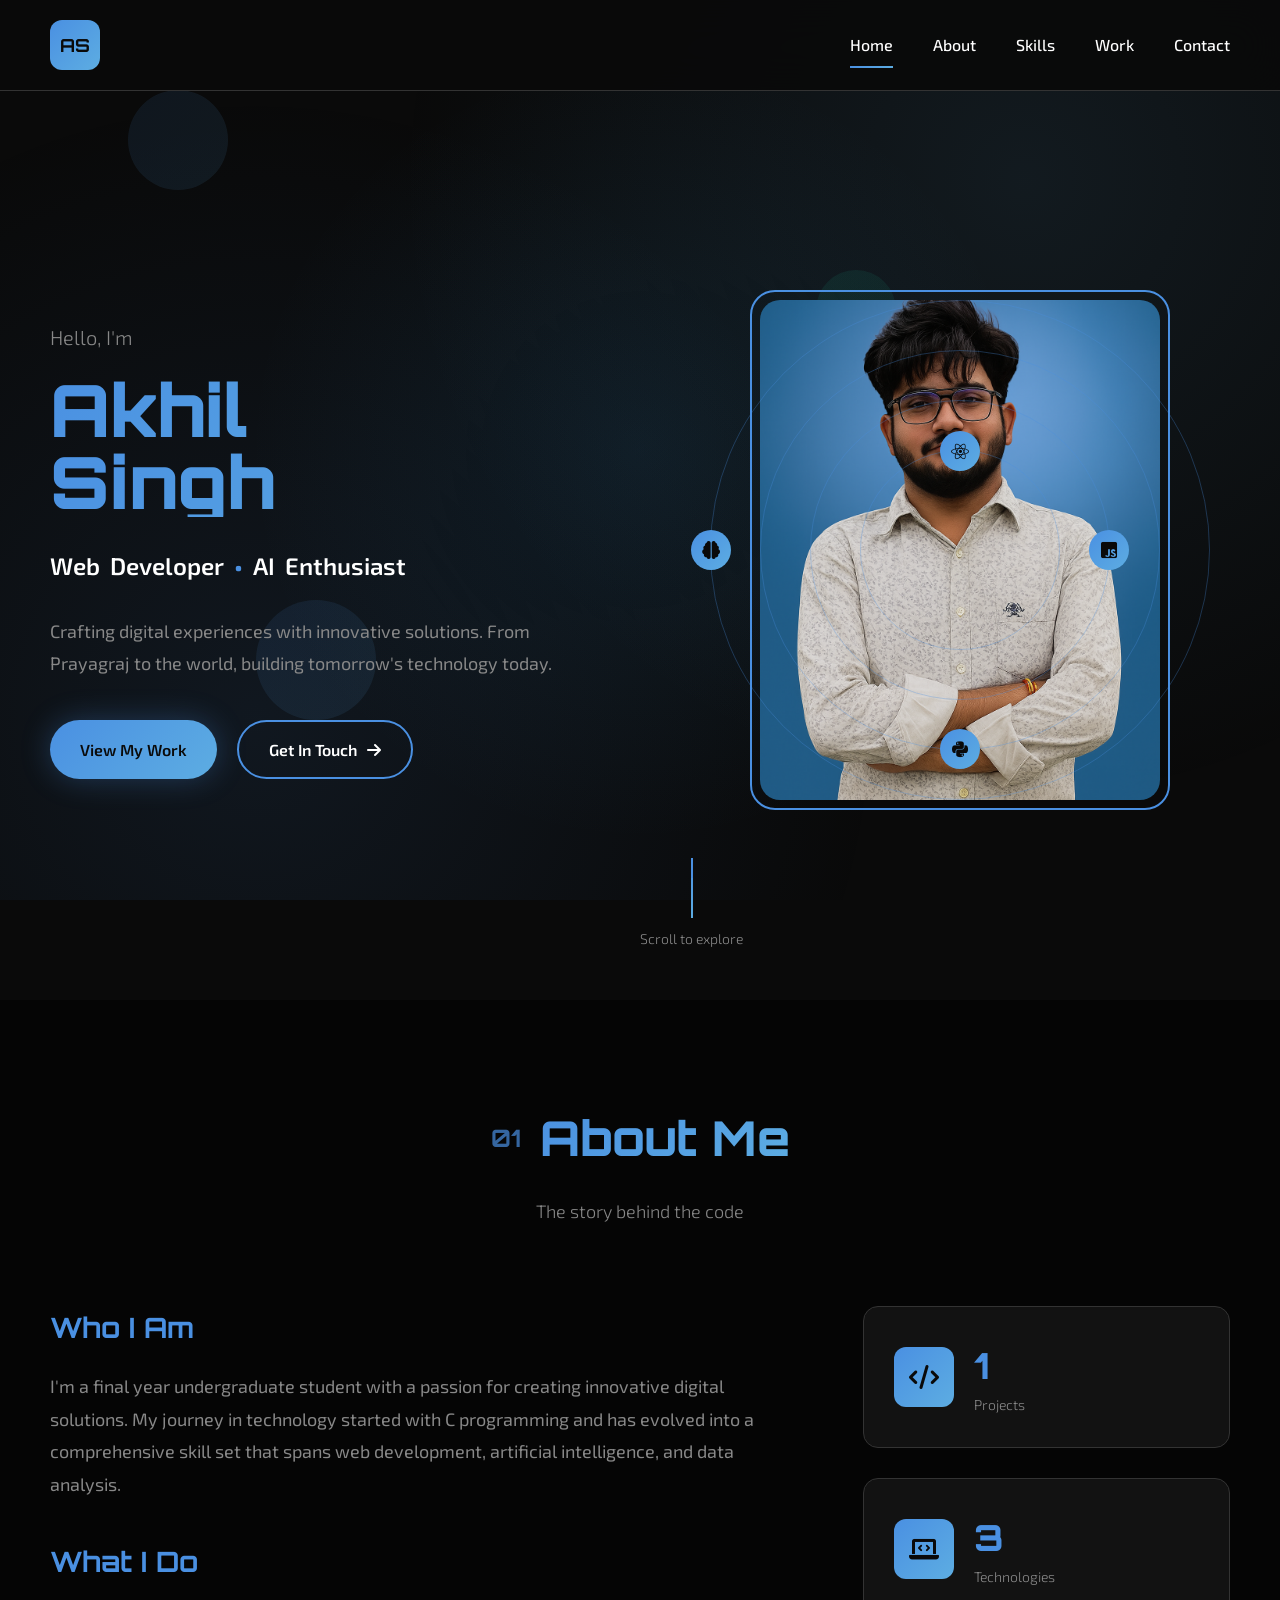
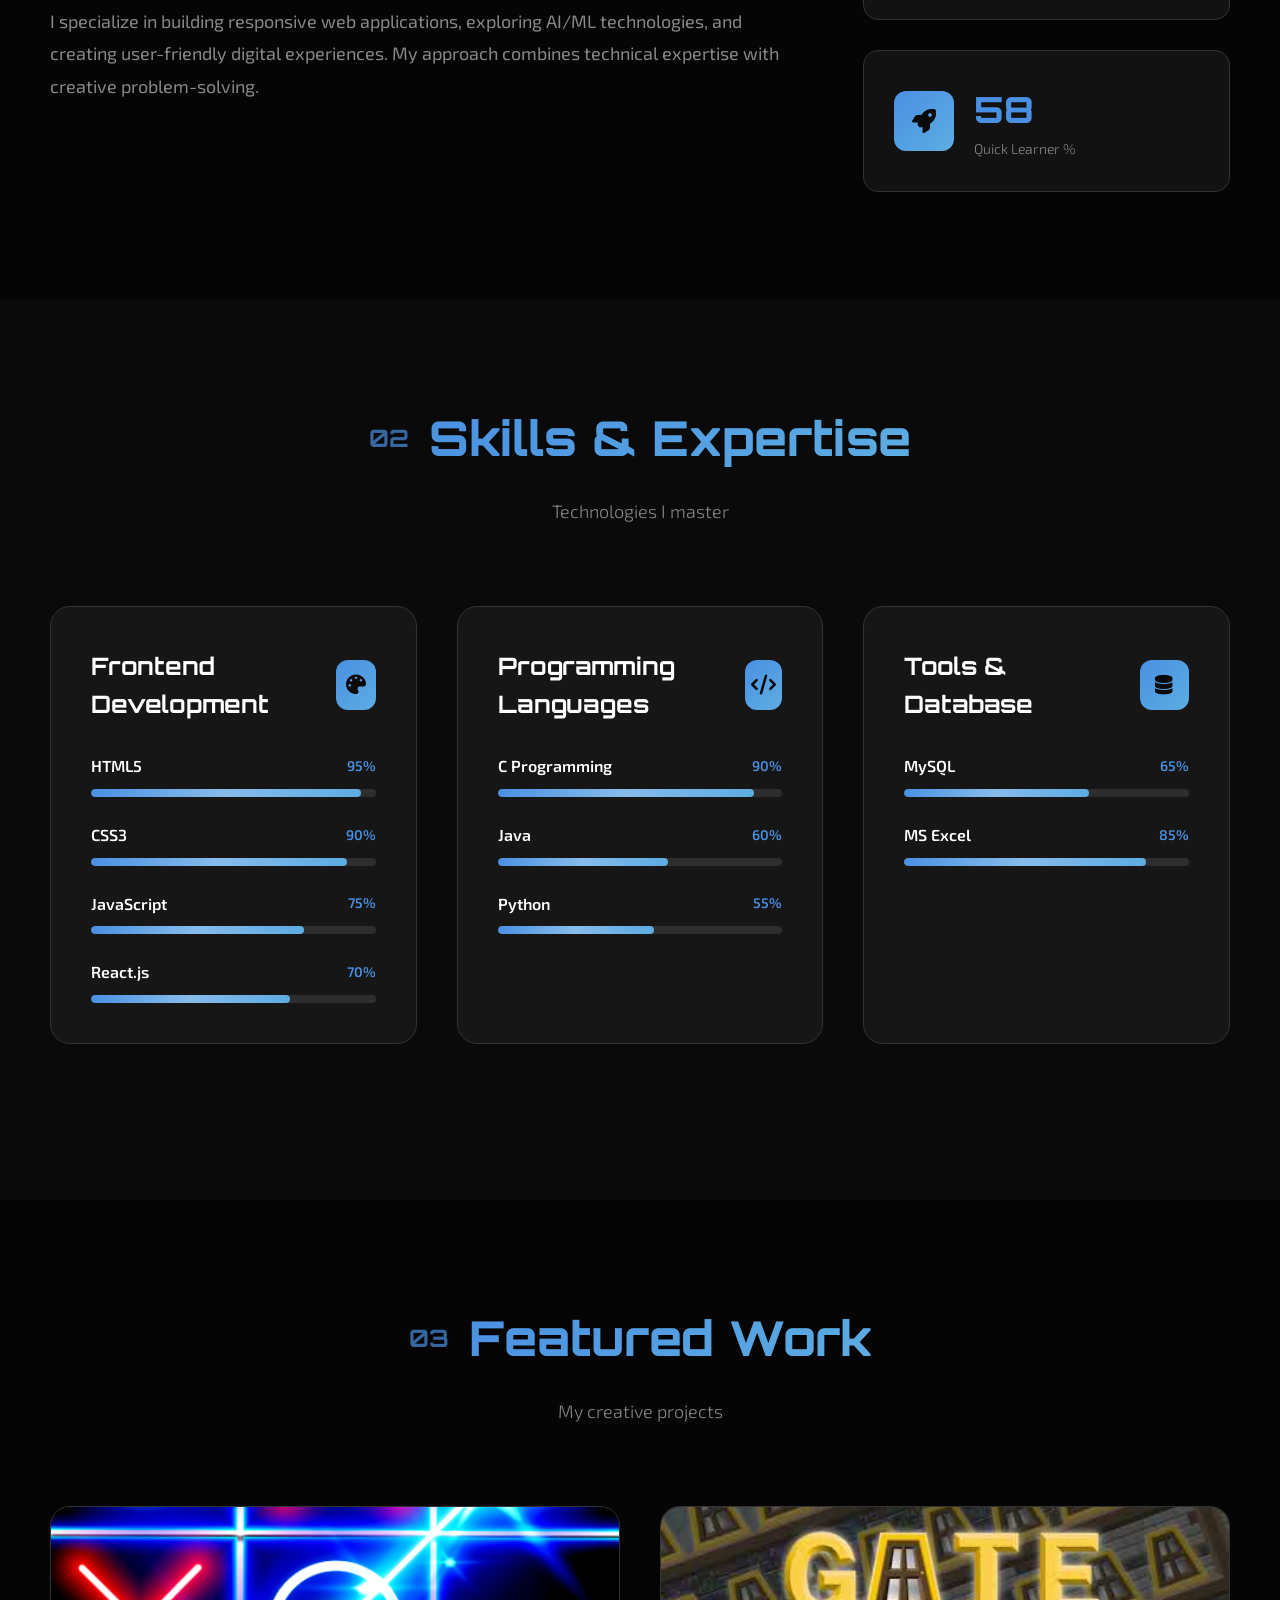
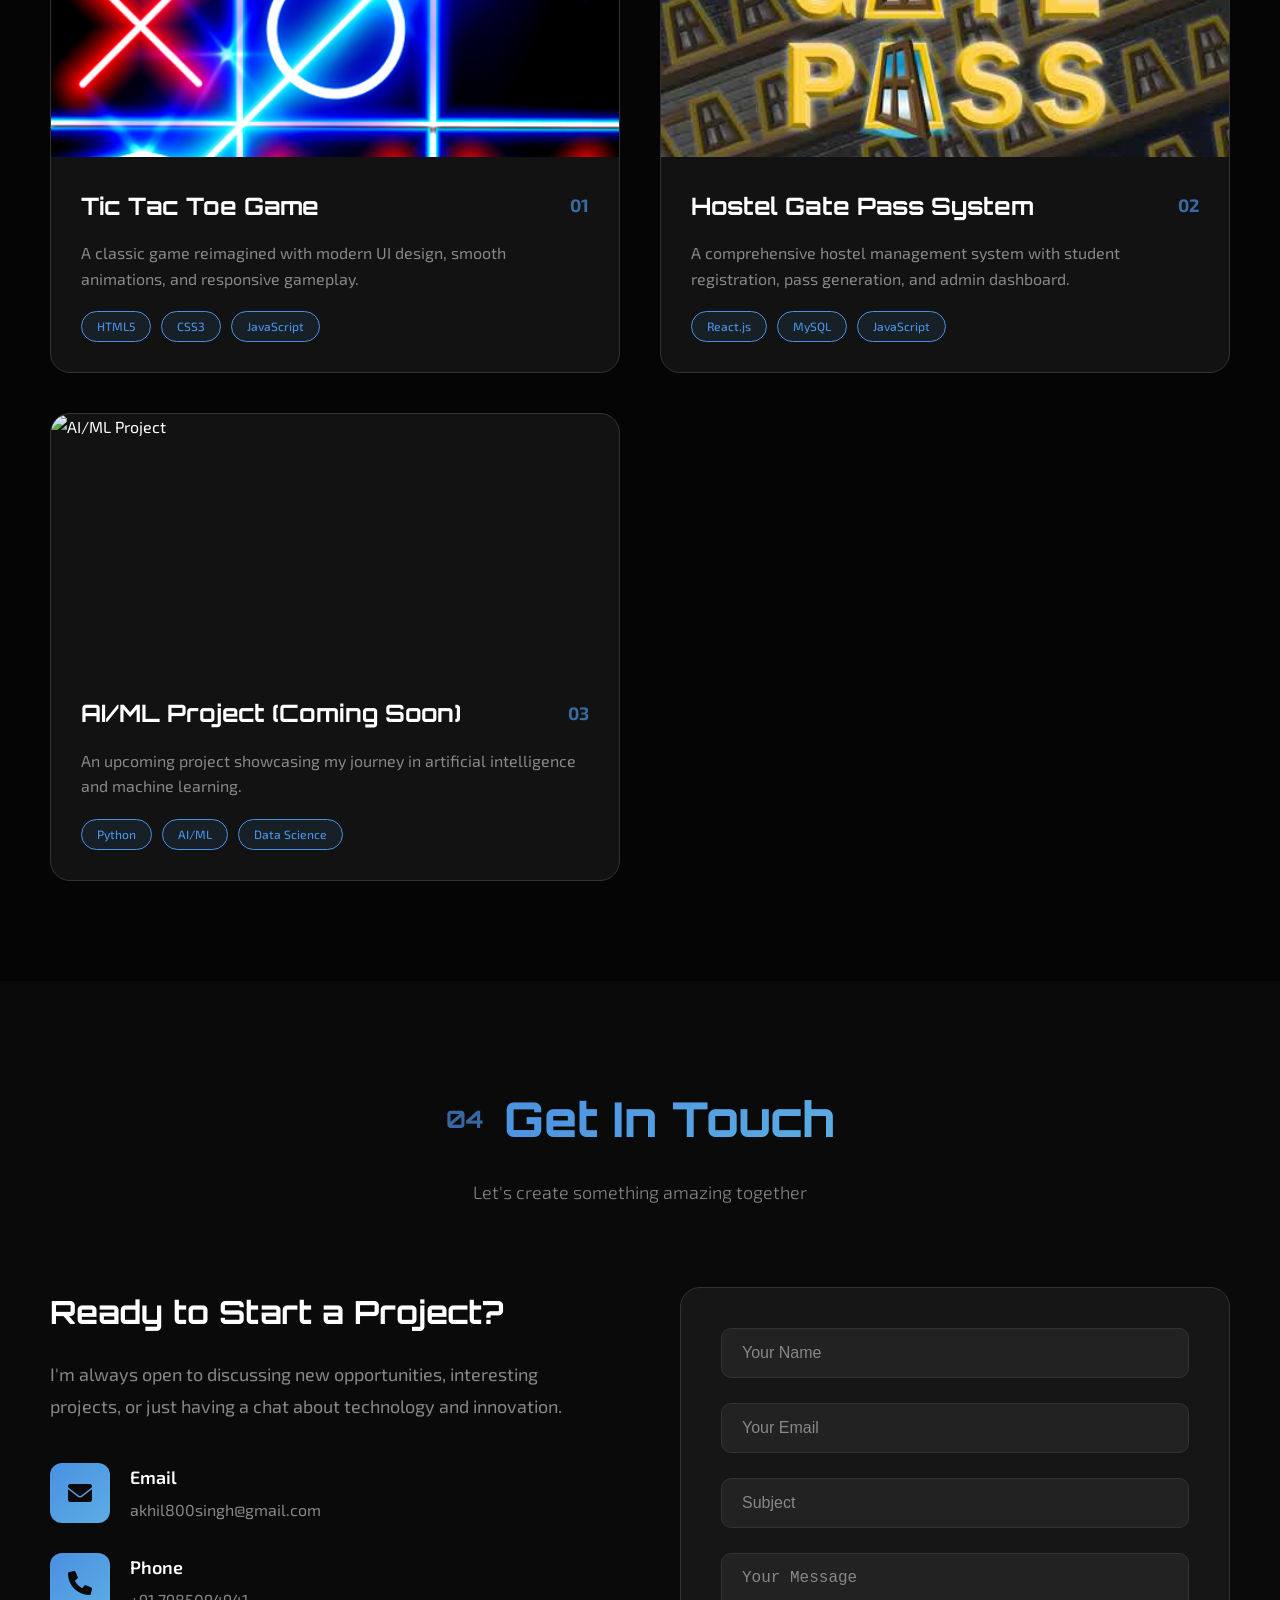
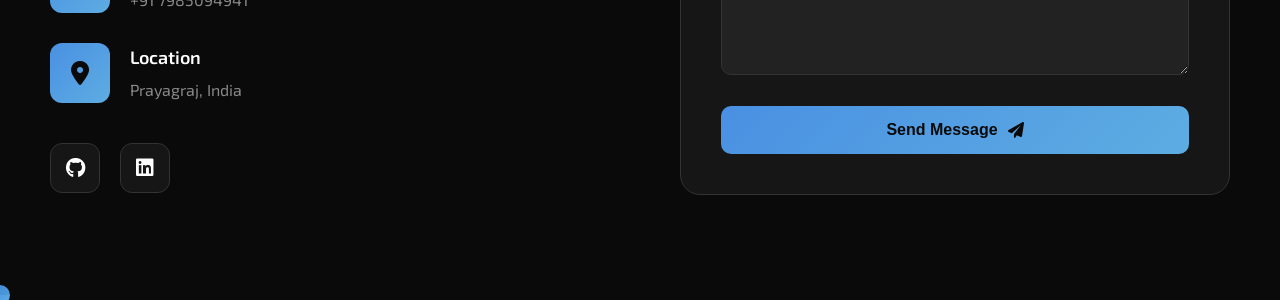
==== index.html @ 94c5f1e0 "Add files via upload portfolio" ====
<!DOCTYPE html>
<html lang="en">
<head>
    <meta charset="UTF-8">
    <meta name="viewport" content="width=device-width, initial-scale=1.0">
    <title>Akhil Singh | Creative Developer</title>
    <link rel="stylesheet" href="styles.css">
    <link href="https://cdnjs.cloudflare.com/ajax/libs/font-awesome/6.0.0/css/all.min.css" rel="stylesheet">
    <link href="https://fonts.googleapis.com/css2?family=Orbitron:wght@400;500;600;700;800;900&family=Exo+2:wght@300;400;500;600;700&display=swap" rel="stylesheet">
</head>
<body>
    <!-- Animated Background -->
    <div class="animated-bg">
        <div class="bg-layer layer-1"></div>
        <div class="bg-layer layer-2"></div>
        <div class="bg-layer layer-3"></div>
    </div>

    <!-- Floating Elements -->
    <div class="floating-elements">
        <div class="float-element fe-1"></div>
        <div class="float-element fe-2"></div>
        <div class="float-element fe-3"></div>
        <div class="float-element fe-4"></div>
        <div class="float-element fe-5"></div>
    </div>

    <!-- Main Container -->
    <div class="main-container">
        <!-- Header -->
        <header class="header">
            <div class="logo">
                <div class="logo-icon">
                    <span class="logo-text">AS</span>
                </div>
            </div>
            <nav class="nav">
                <a href="#home" class="nav-link active">Home</a>
                <a href="#about" class="nav-link">About</a>
                <a href="#skills" class="nav-link">Skills</a>
                <a href="#work" class="nav-link">Work</a>
                <a href="#contact" class="nav-link">Contact</a>
            </nav>
            <div class="menu-toggle">
                <span></span>
                <span></span>
                <span></span>
            </div>
        </header>

        <!-- Content Sections -->
        <main class="content">
            <!-- Home Section -->
            <section id="home" class="section home-section">
                <div class="home-content">
                    <div class="home-left">
                        <div class="intro-block">
                            <div class="greeting">
                                <span class="greeting-text">Hello, I'm</span>
                            </div>
                            <h1 class="name">
                                <span class="name-part">Akhil</span>
                                <span class="name-part">Singh</span>
                            </h1>
                            <div class="title-block">
                                <div class="title-line">
                                    <span class="title-word">Web</span>
                                    <span class="title-word">Developer</span>
                                    <span class="title-separator">•</span>
                                    <span class="title-word">AI</span>
                                    <span class="title-word">Enthusiast</span>
                                </div>
                            </div>
                            <p class="description">
                                Crafting digital experiences with innovative solutions. 
                                From Prayagraj to the world, building tomorrow's technology today.
                            </p>
                            <div class="action-buttons">
                                <a href="#work" class="action-btn primary">
                                    <span>View My Work</span>
                                    <div class="btn-effect"></div>
                                </a>
                                <a href="#contact" class="action-btn secondary">
                                    <span>Get In Touch</span>
                                    <i class="fas fa-arrow-right"></i>
                                </a>
                            </div>
                        </div>
                    </div>
                    <div class="home-right">
                        <div class="profile-display">
                            <div class="profile-frame">
                                <div class="profile-image">
                                    <img src="pic.png" alt="Akhil Singh">
                                </div>
                                <div class="frame-border"></div>
                                <div class="tech-orbits">
                                    <div class="orbit orbit-1">
                                        <div class="tech-icon" data-tech="React">
                                            <i class="fab fa-react"></i>
                                        </div>
                                    </div>
                                    <div class="orbit orbit-2">
                                        <div class="tech-icon" data-tech="JavaScript">
                                            <i class="fab fa-js-square"></i>
                                        </div>
                                    </div>
                                    <div class="orbit orbit-3">
                                        <div class="tech-icon" data-tech="Python">
                                            <i class="fab fa-python"></i>
                                        </div>
                                    </div>
                                    <div class="orbit orbit-4">
                                        <div class="tech-icon" data-tech="AI/ML">
                                            <i class="fas fa-brain"></i>
                                        </div>
                                    </div>
                                </div>
                            </div>
                        </div>
                    </div>
                </div>
                <div class="scroll-indicator">
                    <div class="scroll-line"></div>
                    <span class="scroll-text">Scroll to explore</span>
                </div>
            </section>

            <!-- About Section -->
            <section id="about" class="section about-section">
                <div class="section-container">
                    <div class="section-header">
                        <h2 class="section-title">
                            <span class="title-number">01</span>
                            <span class="title-text">About Me</span>
                        </h2>
                        <div class="section-subtitle">The story behind the code</div>
                    </div>
                    <div class="about-grid">
                        <div class="about-text">
                            <div class="text-block">
                                <h3>Who I Am</h3>
                                <p>
                                    I'm a final year undergraduate student with a passion for creating innovative digital solutions. 
                                    My journey in technology started with C programming and has evolved into a comprehensive 
                                    skill set that spans web development, artificial intelligence, and data analysis.
                                </p>
                            </div>
                            <div class="text-block">
                                <h3>What I Do</h3>
                                <p>
                                    I specialize in building responsive web applications, exploring AI/ML technologies, 
                                    and creating user-friendly digital experiences. My approach combines technical expertise 
                                    with creative problem-solving.
                                </p>
                            </div>
                        </div>
                        <div class="about-stats">
                            <div class="stat-card">
                                <div class="stat-icon">
                                    <i class="fas fa-code"></i>
                                </div>
                                <div class="stat-content">
                                    <div class="stat-number" data-target="2">0</div>
                                    <div class="stat-label">Projects</div>
                                </div>
                            </div>
                            <div class="stat-card">
                                <div class="stat-icon">
                                    <i class="fas fa-laptop-code"></i>
                                </div>
                                <div class="stat-content">
                                    <div class="stat-number" data-target="6">0</div>
                                    <div class="stat-label">Technologies</div>
                                </div>
                            </div>
                            <div class="stat-card">
                                <div class="stat-icon">
                                    <i class="fas fa-rocket"></i>
                                </div>
                                <div class="stat-content">
                                    <div class="stat-number" data-target="100">0</div>
                                    <div class="stat-label">Quick Learner %</div>
                                </div>
                            </div>
                        </div>
                    </div>
                </div>
            </section>

            <!-- Skills Section -->
            <section id="skills" class="section skills-section">
                <div class="section-container">
                    <div class="section-header">
                        <h2 class="section-title">
                            <span class="title-number">02</span>
                            <span class="title-text">Skills & Expertise</span>
                        </h2>
                        <div class="section-subtitle">Technologies I master</div>
                    </div>
                    <div class="skills-showcase">
                        <div class="skill-category">
                            <div class="category-header">
                                <h3>Frontend Development</h3>
                                <div class="category-icon">
                                    <i class="fas fa-palette"></i>
                                </div>
                            </div>
                            <div class="skill-items">
                                <div class="skill-item">
                                    <div class="skill-info">
                                        <span class="skill-name">HTML5</span>
                                        <span class="skill-level">95%</span>
                                    </div>
                                    <div class="skill-bar">
                                        <div class="skill-fill" data-width="95"></div>
                                    </div>
                                </div>
                                <div class="skill-item">
                                    <div class="skill-info">
                                        <span class="skill-name">CSS3</span>
                                        <span class="skill-level">90%</span>
                                    </div>
                                    <div class="skill-bar">
                                        <div class="skill-fill" data-width="90"></div>
                                    </div>
                                </div>
                                <div class="skill-item">
                                    <div class="skill-info">
                                        <span class="skill-name">JavaScript</span>
                                        <span class="skill-level">75%</span>
                                    </div>
                                    <div class="skill-bar">
                                        <div class="skill-fill" data-width="75"></div>
                                    </div>
                                </div>
                                <div class="skill-item">
                                    <div class="skill-info">
                                        <span class="skill-name">React.js</span>
                                        <span class="skill-level">70%</span>
                                    </div>
                                    <div class="skill-bar">
                                        <div class="skill-fill" data-width="70"></div>
                                    </div>
                                </div>
                            </div>
                        </div>
                        <div class="skill-category">
                            <div class="category-header">
                                <h3>Programming Languages</h3>
                                <div class="category-icon">
                                    <i class="fas fa-code"></i>
                                </div>
                            </div>
                            <div class="skill-items">
                                <div class="skill-item">
                                    <div class="skill-info">
                                        <span class="skill-name">C Programming</span>
                                        <span class="skill-level">90%</span>
                                    </div>
                                    <div class="skill-bar">
                                        <div class="skill-fill" data-width="90"></div>
                                    </div>
                                </div>
                                <div class="skill-item">
                                    <div class="skill-info">
                                        <span class="skill-name">Java</span>
                                        <span class="skill-level">60%</span>
                                    </div>
                                    <div class="skill-bar">
                                        <div class="skill-fill" data-width="60"></div>
                                    </div>
                                </div>
                                <div class="skill-item">
                                    <div class="skill-info">
                                        <span class="skill-name">Python</span>
                                        <span class="skill-level">55%</span>
                                    </div>
                                    <div class="skill-bar">
                                        <div class="skill-fill" data-width="55"></div>
                                    </div>
                                </div>
                            </div>
                        </div>
                        <div class="skill-category">
                            <div class="category-header">
                                <h3>Tools & Database</h3>
                                <div class="category-icon">
                                    <i class="fas fa-database"></i>
                                </div>
                            </div>
                            <div class="skill-items">
                                <div class="skill-item">
                                    <div class="skill-info">
                                        <span class="skill-name">MySQL</span>
                                        <span class="skill-level">65%</span>
                                    </div>
                                    <div class="skill-bar">
                                        <div class="skill-fill" data-width="65"></div>
                                    </div>
                                </div>
                                <div class="skill-item">
                                    <div class="skill-info">
                                        <span class="skill-name">MS Excel</span>
                                        <span class="skill-level">85%</span>
                                    </div>
                                    <div class="skill-bar">
                                        <div class="skill-fill" data-width="85"></div>
                                    </div>
                                </div>
                            </div>
                        </div>
                    </div>
                </div>
            </section>

            <!-- Work Section -->
            <section id="work" class="section work-section">
                <div class="section-container">
                    <div class="section-header">
                        <h2 class="section-title">
                            <span class="title-number">03</span>
                            <span class="title-text">Featured Work</span>
                        </h2>
                        <div class="section-subtitle">My creative projects</div>
                    </div>
                    <div class="work-grid">
                        <div class="work-card">
                            <div class="work-image">
                                <img src="tic-tac.png" alt="Tic Tac Toe Game">
                                <div class="work-overlay">
                                    <div class="work-links">
                                        <a href="https://github.com/akhils79/Tic_tac_toe" target="_blank" class="work-link">
                                            <i class="fab fa-github"></i>
                                        </a>
                                        <!-- <a href="#" target="_blank" class="work-link">
                                            <i class="fas fa-external-link-alt"></i>
                                        </a> -->
                                    </div>
                                </div>
                            </div>
                            <div class="work-content">
                                <div class="work-header">
                                    <h3>Tic Tac Toe Game</h3>
                                    <div class="work-number">01</div>
                                </div>
                                <p>A classic game reimagined with modern UI design, smooth animations, and responsive gameplay.</p>
                                <div class="work-tech">
                                    <span>HTML5</span>
                                    <span>CSS3</span>
                                    <span>JavaScript</span>
                                </div>
                            </div>
                        </div>
                        <div class="work-card">
                            <div class="work-image">
                                <img src="gatepass.jpg" alt="Hostel Gate Pass System">
                                <div class="work-overlay">
                                    <div class="work-links">
                                        <a href="https://github.com/akhil800singh/hostel-gate-pass" target="_blank" class="work-link">
                                            <i class="fab fa-github"></i>
                                        </a>
                                        <!-- <a href="#" target="_blank" class="work-link">
                                            <i class="fas fa-external-link-alt"></i>
                                        </a> -->
                                    </div>
                                </div>
                            </div>
                            <div class="work-content">
                                <div class="work-header">
                                    <h3>Hostel Gate Pass System</h3>
                                    <div class="work-number">02</div>
                                </div>
                                <p>A comprehensive hostel management system with student registration, pass generation, and admin dashboard.</p>
                                <div class="work-tech">
                                    <span>React.js</span>
                                    <span>MySQL</span>
                                    <span>JavaScript</span>
                                </div>
                            </div>
                        </div>
                        <div class="work-card">
                            <div class="work-image">
                                <img src="https://via.placeholder.com/400x250/00ff88/000000?text=AI+Project" alt="AI/ML Project">
                                <div class="work-overlay">
                                    <div class="work-links">
                                        <!-- <a href="#" target="_blank" class="work-link">
                                            <i class="fab fa-github"></i>
                                        </a> -->
                                    </div>
                                </div>
                            </div>
                            <div class="work-content">
                                <div class="work-header">
                                    <h3>AI/ML Project (Coming Soon)</h3>
                                    <div class="work-number">03</div>
                                </div>
                                <p>An upcoming project showcasing my journey in artificial intelligence and machine learning.</p>
                                <div class="work-tech">
                                    <span>Python</span>
                                    <span>AI/ML</span>
                                    <span>Data Science</span>
                                </div>
                            </div>
                        </div>
                    </div>
                </div>
            </section>

            <!-- Contact Section -->
            <section id="contact" class="section contact-section">
                <div class="section-container">
                    <div class="section-header">
                        <h2 class="section-title">
                            <span class="title-number">04</span>
                            <span class="title-text">Get In Touch</span>
                        </h2>
                        <div class="section-subtitle">Let's create something amazing together</div>
                    </div>
                    <div class="contact-grid">
                        <div class="contact-info">
                            <div class="contact-intro">
                                <h3>Ready to Start a Project?</h3>
                                <p>I'm always open to discussing new opportunities, interesting projects, or just having a chat about technology and innovation.</p>
                            </div>
                            <div class="contact-details">
                                <div class="contact-item">
                                    <div class="contact-icon">
                                        <i class="fas fa-envelope"></i>
                                    </div>
                                    <div class="contact-text">
                                        <h4>Email</h4>
                                        <a href="mailto:akhil800singh@gmail.com">akhil800singh@gmail.com</a>
                                    </div>
                                </div>
                                <div class="contact-item">
                                    <div class="contact-icon">
                                        <i class="fas fa-phone"></i>
                                    </div>
                                    <div class="contact-text">
                                        <h4>Phone</h4>
                                        <a href="tel:+917985094941">+91 7985094941</a>
                                    </div>
                                </div>
                                <div class="contact-item">
                                    <div class="contact-icon">
                                        <i class="fas fa-map-marker-alt"></i>
                                    </div>
                                    <div class="contact-text">
                                        <h4>Location</h4>
                                        <span>Prayagraj, India</span>
                                    </div>
                                </div>
                            </div>
                            <div class="social-links">
                                <a href="https://github.com/akhils79" target="_blank" class="social-link">
                                    <i class="fab fa-github"></i>
                                </a>
                                <a href="https://www.linkedin.com/in/akhilsingh79/" target="_blank" class="social-link">
                                    <i class="fab fa-linkedin"></i>
                                </a>
                                <!-- <a href="mailto:akhil800singh@gmail.com" class="social-link">
                                    <i class="fas fa-envelope"></i>
                                </a> -->
                            </div>
                        </div>
                        <div class="contact-form">
                            <form>
                                <div class="form-group">
                                    <input type="text" placeholder="Your Name" required>
                                </div>
                                <div class="form-group">
                                    <input type="email" placeholder="Your Email" required>
                                </div>
                                <div class="form-group">
                                    <input type="text" placeholder="Subject" required>
                                </div>
                                <div class="form-group">
                                    <textarea placeholder="Your Message" rows="5" required></textarea>
                                </div>
                                <button type="submit" class="submit-btn">
                                    <span>Send Message</span>
                                    <i class="fas fa-paper-plane"></i>
                                </button>
                            </form>
                        </div>
                    </div>
                </div>
            </section>
        </main>
    </div>

    <script src="script.js"></script>
</body>
</html>
---- styles.css ----
/* Reset and Base Styles */
* {
    margin: 0;
    padding: 0;
    box-sizing: border-box;
}

:root {
    --primary-color: #4a90e2;
    --secondary-color: #5dade2;
    --accent-color: #3498db;
    --dark-bg: #0a0a0a;
    --darker-bg: #050505;
    --light-text: #ffffff;
    --gray-text: #888888;
    --border-color: #333333;
    --gradient-1: linear-gradient(135deg, #4a90e2, #5dade2);
    --gradient-2: linear-gradient(135deg, #3498db, #2980b9);
    --gradient-3: linear-gradient(135deg, #1abc9c, #16a085);
    --shadow-glow: 0 0 30px rgba(74, 144, 226, 0.3);
    --shadow-glow-pink: 0 0 30px rgba(93, 173, 226, 0.3);
    --shadow-glow-blue: 0 0 30px rgba(52, 152, 219, 0.3);
}

body {
    font-family: 'Exo 2', sans-serif;
    background: var(--dark-bg);
    color: var(--light-text);
    overflow-x: hidden;
    line-height: 1.6;
    -webkit-font-smoothing: antialiased;
    -moz-osx-font-smoothing: grayscale;
}

/* Animated Background */
.animated-bg {
    position: fixed;
    top: 0;
    left: 0;
    width: 100%;
    height: 100%;
    z-index: -2;
    overflow: hidden;
}

.bg-layer {
    position: absolute;
    width: 100%;
    height: 100%;
    opacity: 0.1;
}

.layer-1 {
    background: radial-gradient(circle at 20% 80%, var(--primary-color) 0%, transparent 50%);
    animation: float 20s ease-in-out infinite;
}

.layer-2 {
    background: radial-gradient(circle at 80% 20%, var(--secondary-color) 0%, transparent 50%);
    animation: float 25s ease-in-out infinite reverse;
}

.layer-3 {
    background: radial-gradient(circle at 50% 50%, var(--accent-color) 0%, transparent 50%);
    animation: float 30s ease-in-out infinite;
}

@keyframes float {
    0%, 100% { transform: translateY(0px) rotate(0deg); }
    50% { transform: translateY(-20px) rotate(180deg); }
}

/* Floating Elements */
.floating-elements {
    position: fixed;
    top: 0;
    left: 0;
    width: 100%;
    height: 100%;
    z-index: -1;
    pointer-events: none;
}

.float-element {
    position: absolute;
    border-radius: 50%;
    background: var(--gradient-1);
    opacity: 0.1;
    animation: floatElement 15s ease-in-out infinite;
}

.fe-1 {
    width: 100px;
    height: 100px;
    top: 10%;
    left: 10%;
    animation-delay: 0s;
}

.fe-2 {
    width: 150px;
    height: 150px;
    top: 60%;
    right: 15%;
    background: var(--gradient-2);
    animation-delay: 3s;
}

.fe-3 {
    width: 80px;
    height: 80px;
    top: 30%;
    right: 30%;
    background: var(--gradient-3);
    animation-delay: 6s;
}

.fe-4 {
    width: 120px;
    height: 120px;
    bottom: 20%;
    left: 20%;
    animation-delay: 9s;
}

.fe-5 {
    width: 60px;
    height: 60px;
    top: 80%;
    left: 60%;
    background: var(--gradient-2);
    animation-delay: 12s;
}

@keyframes floatElement {
    0%, 100% { 
        transform: translateY(0px) rotate(0deg) scale(1);
        opacity: 0.1;
    }
    50% { 
        transform: translateY(-30px) rotate(180deg) scale(1.1);
        opacity: 0.2;
    }
}

/* Main Container */
.main-container {
    position: relative;
    z-index: 1;
}

/* Header */
.header {
    position: fixed;
    top: 0;
    left: 0;
    width: 100%;
    padding: 20px 50px;
    display: flex;
    justify-content: space-between;
    align-items: center;
    background: rgba(10, 10, 10, 0.95);
    backdrop-filter: blur(20px);
    -webkit-backdrop-filter: blur(20px);
    border-bottom: 1px solid var(--border-color);
    z-index: 1000;
    transition: all 0.3s ease;
}

.logo {
    display: flex;
    align-items: center;
}

.logo-icon {
    width: 50px;
    height: 50px;
    background: var(--gradient-1);
    border-radius: 12px;
    display: flex;
    align-items: center;
    justify-content: center;
    position: relative;
    overflow: hidden;
}

.logo-icon::before {
    content: '';
    position: absolute;
    top: 0;
    left: -100%;
    width: 100%;
    height: 100%;
    background: linear-gradient(90deg, transparent, rgba(255, 255, 255, 0.3), transparent);
    animation: shine 3s infinite;
}

@keyframes shine {
    0% { left: -100%; }
    100% { left: 100%; }
}

.logo-text {
    font-family: 'Orbitron', monospace;
    font-weight: 700;
    font-size: 18px;
    color: var(--dark-bg);
    z-index: 1;
}

.nav {
    display: flex;
    gap: 40px;
}

.nav-link {
    color: var(--light-text);
    text-decoration: none;
    font-weight: 500;
    position: relative;
    transition: all 0.3s ease;
    padding: 10px 0;
}

.nav-link::before {
    content: '';
    position: absolute;
    bottom: 0;
    left: 0;
    width: 0;
    height: 2px;
    background: var(--gradient-1);
    transition: width 0.3s ease;
}

.nav-link:hover::before,
.nav-link.active::before {
    width: 100%;
}

.nav-link:hover {
    color: var(--primary-color);
    text-shadow: 0 0 10px var(--primary-color);
}

.menu-toggle {
    display: none;
    flex-direction: column;
    cursor: pointer;
    gap: 4px;
    z-index: 1001;
}

.menu-toggle span {
    width: 25px;
    height: 3px;
    background: var(--primary-color);
    transition: all 0.3s ease;
    border-radius: 2px;
}

/* Content Sections */
.content {
    padding-top: 100px;
}

.section {
    min-height: 100vh;
    padding: 100px 50px;
    position: relative;
}

.section-container {
    max-width: 1200px;
    margin: 0 auto;
}

/* Section Headers */
.section-header {
    text-align: center;
    margin-bottom: 80px;
}

.section-title {
    display: flex;
    align-items: center;
    justify-content: center;
    gap: 20px;
    margin-bottom: 20px;
    font-family: 'Orbitron', monospace;
}

.title-number {
    font-size: 24px;
    font-weight: 700;
    color: var(--primary-color);
    opacity: 0.7;
}

.title-text {
    font-size: 48px;
    font-weight: 800;
    background: var(--gradient-1);
    -webkit-background-clip: text;
    -webkit-text-fill-color: transparent;
    background-clip: text;
}

.section-subtitle {
    font-size: 18px;
    color: var(--gray-text);
    font-weight: 300;
}

/* Home Section */
.home-section {
    display: flex;
    align-items: center;
    justify-content: center;
    position: relative;
}

.home-content {
    display: grid;
    grid-template-columns: 1fr 1fr;
    gap: 100px;
    align-items: center;
    max-width: 1200px;
    width: 100%;
}

.home-left {
    animation: slideInLeft 1s ease-out;
}

.intro-block {
    position: relative;
}

.greeting {
    margin-bottom: 20px;
}

.greeting-text {
    font-size: 20px;
    color: var(--gray-text);
    font-weight: 300;
}

.name {
    font-family: 'Orbitron', monospace;
    font-size: 72px;
    font-weight: 900;
    line-height: 1;
    margin-bottom: 30px;
    position: relative;
}

.name-part {
    display: block;
    background: var(--gradient-1);
    -webkit-background-clip: text;
    -webkit-text-fill-color: transparent;
    background-clip: text;
    position: relative;
}

.name-part:first-child {
    animation: slideInLeft 1s ease-out 0.2s both;
}

.name-part:last-child {
    animation: slideInLeft 1s ease-out 0.4s both;
}

.title-block {
    margin-bottom: 30px;
    overflow: hidden;
}

.title-line {
    display: flex;
    align-items: center;
    gap: 10px;
    font-size: 24px;
    font-weight: 600;
    color: var(--light-text);
    flex-wrap: wrap;
}

.title-word {
    opacity: 0;
    animation: fadeInUp 0.8s ease-out forwards;
}

.title-word:nth-child(1) { animation-delay: 0.6s; }
.title-word:nth-child(2) { animation-delay: 0.8s; }
.title-word:nth-child(3) { animation-delay: 1.0s; }
.title-word:nth-child(4) { animation-delay: 1.2s; }
.title-word:nth-child(5) { animation-delay: 1.4s; }

.title-separator {
    color: var(--primary-color);
    font-weight: 700;
}

.description {
    font-size: 18px;
    color: var(--gray-text);
    margin-bottom: 40px;
    line-height: 1.8;
    animation: fadeInUp 1s ease-out 1.6s both;
}

.action-buttons {
    display: flex;
    gap: 20px;
    animation: fadeInUp 1s ease-out 1.8s both;
}

.action-btn {
    padding: 15px 30px;
    border: none;
    border-radius: 50px;
    font-size: 16px;
    font-weight: 600;
    text-decoration: none;
    display: flex;
    align-items: center;
    gap: 10px;
    position: relative;
    overflow: hidden;
    transition: all 0.3s ease;
    cursor: pointer;
    -webkit-tap-highlight-color: transparent;
}

.action-btn.primary {
    background: var(--gradient-1);
    color: var(--dark-bg);
    box-shadow: var(--shadow-glow);
}

.action-btn.secondary {
    background: transparent;
    color: var(--light-text);
    border: 2px solid var(--primary-color);
}

.action-btn:hover,
.action-btn:active {
    transform: translateY(-3px);
    box-shadow: 0 10px 30px rgba(74, 144, 226, 0.4);
}

.btn-effect {
    position: absolute;
    top: 0;
    left: -100%;
    width: 100%;
    height: 100%;
    background: linear-gradient(90deg, transparent, rgba(255, 255, 255, 0.3), transparent);
    transition: left 0.5s ease;
}

.action-btn:hover .btn-effect {
    left: 100%;
}

/* Home Right - Profile Display */
.home-right {
    display: flex;
    justify-content: center;
    animation: slideInRight 1s ease-out 0.5s both;
}

.profile-display {
    position: relative;
}

.profile-frame {
    position: relative;
    width: 400px;
    height: 500px;
}

.profile-image {
    width: 100%;
    height: 100%;
    border-radius: 20px;
    overflow: hidden;
    position: relative;
    z-index: 2;
}

.profile-image img {
    width: 100%;
    height: 100%;
    object-fit: cover;
    transition: transform 0.3s ease;
}

.profile-frame:hover .profile-image img {
    transform: scale(1.05);
}

.frame-border {
    position: absolute;
    top: -10px;
    left: -10px;
    right: -10px;
    bottom: -10px;
    border: 2px solid var(--primary-color);
    border-radius: 25px;
    z-index: 1;
    animation: borderGlow 2s ease-in-out infinite alternate;
}

@keyframes borderGlow {
    0% { box-shadow: 0 0 20px #4a90e2; }
    100% { box-shadow: 0 0 40px #4a90e2; }
}

/* Tech Orbits */
.tech-orbits {
    position: absolute;
    top: 50%;
    left: 50%;
    transform: translate(-50%, -50%);
    width: 600px;
    height: 600px;
    z-index: 3;
}

.orbit {
    position: absolute;
    border: 1px solid rgba(74, 144, 226, 0.3);
    border-radius: 50%;
    animation: rotate 20s linear infinite;
}

.orbit-1 {
    width: 200px;
    height: 200px;
    top: 50%;
    left: 50%;
    transform: translate(-50%, -50%);
}

.orbit-2 {
    width: 300px;
    height: 300px;
    top: 50%;
    left: 50%;
    transform: translate(-50%, -50%);
    animation-direction: reverse;
    animation-duration: 25s;
}

.orbit-3 {
    width: 400px;
    height: 400px;
    top: 50%;
    left: 50%;
    transform: translate(-50%, -50%);
    animation-duration: 30s;
}

.orbit-4 {
    width: 500px;
    height: 500px;
    top: 50%;
    left: 50%;
    transform: translate(-50%, -50%);
    animation-direction: reverse;
    animation-duration: 35s;
}

@keyframes rotate {
    from { transform: translate(-50%, -50%) rotate(0deg); }
    to { transform: translate(-50%, -50%) rotate(360deg); }
}

.tech-icon {
    position: absolute;
    width: 40px;
    height: 40px;
    background: var(--gradient-1);
    border-radius: 50%;
    display: flex;
    align-items: center;
    justify-content: center;
    color: var(--dark-bg);
    font-size: 18px;
    cursor: pointer;
    transition: all 0.3s ease;
    animation: counterRotate 20s linear infinite;
    -webkit-tap-highlight-color: transparent;
}

.orbit-1 .tech-icon {
    top: -20px;
    left: 50%;
    transform: translateX(-50%);
    animation-duration: 20s;
}

.orbit-2 .tech-icon {
    top: 50%;
    right: -20px;
    transform: translateY(-50%);
    animation-duration: 25s;
    animation-direction: reverse;
}

.orbit-3 .tech-icon {
    bottom: -20px;
    left: 50%;
    transform: translateX(-50%);
    animation-duration: 30s;
}

.orbit-4 .tech-icon {
    top: 50%;
    left: -20px;
    transform: translateY(-50%);
    animation-duration: 35s;
    animation-direction: reverse;
}

@keyframes counterRotate {
    from { transform: rotate(0deg); }
    to { transform: rotate(-360deg); }
}

.tech-icon:hover,
.tech-icon:active {
    transform: scale(1.2);
    box-shadow: 0 0 20px var(--primary-color);
}

/* Scroll Indicator */
.scroll-indicator {
    position: absolute;
    bottom: 50px;
    left: 50%;
    transform: translateX(-50%);
    display: flex;
    flex-direction: column;
    align-items: center;
    gap: 10px;
    animation: fadeInUp 1s ease-out 2s both;
}

.scroll-line {
    width: 2px;
    height: 60px;
    background: var(--gradient-1);
    position: relative;
    overflow: hidden;
}

.scroll-line::after {
    content: '';
    position: absolute;
    top: 0;
    left: 0;
    width: 100%;
    height: 20px;
    background: var(--primary-color);
    animation: scrollDown 2s ease-in-out infinite;
}

@keyframes scrollDown {
    0% { top: -20px; }
    100% { top: 100%; }
}

.scroll-text {
    font-size: 14px;
    color: var(--gray-text);
    font-weight: 300;
}

/* About Section */
.about-section {
    background: var(--darker-bg);
}

.about-grid {
    display: grid;
    grid-template-columns: 2fr 1fr;
    gap: 80px;
    align-items: start;
}

.about-text {
    display: flex;
    flex-direction: column;
    gap: 40px;
}

.text-block h3 {
    font-size: 28px;
    font-weight: 700;
    margin-bottom: 20px;
    color: var(--primary-color);
    font-family: 'Orbitron', monospace;
}

.text-block p {
    font-size: 18px;
    line-height: 1.8;
    color: var(--gray-text);
}

.about-stats {
    display: flex;
    flex-direction: column;
    gap: 30px;
}

.stat-card {
    background: rgba(255, 255, 255, 0.05);
    border: 1px solid var(--border-color);
    border-radius: 15px;
    padding: 30px;
    display: flex;
    align-items: center;
    gap: 20px;
    transition: all 0.3s ease;
    position: relative;
    overflow: hidden;
}

.stat-card::before {
    content: '';
    position: absolute;
    top: 0;
    left: -100%;
    width: 100%;
    height: 100%;
    background: linear-gradient(90deg, transparent, rgba(74, 144, 226, 0.1), transparent);
    transition: left 0.5s ease;
}

.stat-card:hover::before {
    left: 100%;
}

.stat-card:hover {
    border-color: var(--primary-color);
    box-shadow: var(--shadow-glow);
    transform: translateY(-5px);
}

.stat-icon {
    width: 60px;
    height: 60px;
    background: var(--gradient-1);
    border-radius: 12px;
    display: flex;
    align-items: center;
    justify-content: center;
    font-size: 24px;
    color: var(--dark-bg);
}

.stat-content {
    flex: 1;
}

.stat-number {
    font-size: 36px;
    font-weight: 800;
    color: var(--primary-color);
    font-family: 'Orbitron', monospace;
}

.stat-label {
    font-size: 14px;
    color: var(--gray-text);
    font-weight: 300;
}

/* Skills Section */
.skills-showcase {
    display: grid;
    grid-template-columns: repeat(auto-fit, minmax(350px, 1fr));
    gap: 40px;
}

.skill-category {
    background: rgba(255, 255, 255, 0.05);
    border: 1px solid var(--border-color);
    border-radius: 20px;
    padding: 40px;
    transition: all 0.3s ease;
}

.skill-category:hover {
    border-color: var(--primary-color);
    box-shadow: var(--shadow-glow);
    transform: translateY(-5px);
}

.category-header {
    display: flex;
    align-items: center;
    justify-content: space-between;
    margin-bottom: 30px;
}

.category-header h3 {
    font-size: 24px;
    font-weight: 700;
    color: var(--light-text);
    font-family: 'Orbitron', monospace;
}

.category-icon {
    width: 50px;
    height: 50px;
    background: var(--gradient-1);
    border-radius: 12px;
    display: flex;
    align-items: center;
    justify-content: center;
    font-size: 20px;
    color: var(--dark-bg);
}

.skill-items {
    display: flex;
    flex-direction: column;
    gap: 25px;
}

.skill-item {
    position: relative;
}

.skill-info {
    display: flex;
    justify-content: space-between;
    align-items: center;
    margin-bottom: 10px;
}

.skill-name {
    font-weight: 600;
    color: var(--light-text);
}

.skill-level {
    font-size: 14px;
    color: var(--primary-color);
    font-weight: 600;
}

.skill-bar {
    width: 100%;
    height: 8px;
    background: rgba(255, 255, 255, 0.1);
    border-radius: 4px;
    overflow: hidden;
    position: relative;
}

.skill-fill {
    height: 100%;
    background: var(--gradient-1);
    border-radius: 4px;
    width: 0;
    transition: width 2s ease;
    position: relative;
}

.skill-fill::after {
    content: '';
    position: absolute;
    top: 0;
    left: 0;
    width: 100%;
    height: 100%;
    background: linear-gradient(90deg, transparent, rgba(255, 255, 255, 0.3), transparent);
    animation: skillShine 2s ease-in-out infinite;
}

@keyframes skillShine {
    0% { transform: translateX(-100%); }
    100% { transform: translateX(100%); }
}

/* Work Section */
.work-section {
    background: var(--darker-bg);
}

.work-grid {
    display: grid;
    grid-template-columns: repeat(auto-fit, minmax(400px, 1fr));
    gap: 40px;
}

.work-card {
    background: rgba(255, 255, 255, 0.05);
    border: 1px solid var(--border-color);
    border-radius: 20px;
    overflow: hidden;
    transition: all 0.3s ease;
    position: relative;
}

.work-card:hover {
    border-color: var(--primary-color);
    box-shadow: var(--shadow-glow);
    transform: translateY(-10px);
}

.work-image {
    position: relative;
    height: 250px;
    overflow: hidden;
}

.work-image img {
    width: 100%;
    height: 100%;
    object-fit: cover;
    transition: transform 0.3s ease;
}

.work-card:hover .work-image img {
    transform: scale(1.1);
}

.work-overlay {
    position: absolute;
    top: 0;
    left: 0;
    width: 100%;
    height: 100%;
    background: rgba(0, 0, 0, 0.8);
    display: flex;
    align-items: center;
    justify-content: center;
    opacity: 0;
    transition: opacity 0.3s ease;
}

.work-card:hover .work-overlay {
    opacity: 1;
}

.work-links {
    display: flex;
    gap: 20px;
}

.work-link {
    width: 50px;
    height: 50px;
    background: var(--gradient-1);
    border-radius: 50%;
    display: flex;
    align-items: center;
    justify-content: center;
    color: var(--dark-bg);
    font-size: 20px;
    text-decoration: none;
    transition: all 0.3s ease;
    -webkit-tap-highlight-color: transparent;
}

.work-link:hover,
.work-link:active {
    transform: scale(1.2);
    box-shadow: 0 0 20px var(--primary-color);
}

.work-content {
    padding: 30px;
}

.work-header {
    display: flex;
    justify-content: space-between;
    align-items: center;
    margin-bottom: 15px;
}

.work-header h3 {
    font-size: 24px;
    font-weight: 700;
    color: var(--light-text);
    font-family: 'Orbitron', monospace;
}

.work-number {
    font-size: 18px;
    font-weight: 700;
    color: var(--primary-color);
    opacity: 0.7;
}

.work-content p {
    color: var(--gray-text);
    margin-bottom: 20px;
    line-height: 1.6;
}

.work-tech {
    display: flex;
    gap: 10px;
    flex-wrap: wrap;
}

.work-tech span {
    padding: 5px 15px;
    background: rgba(74, 144, 226, 0.1);
    border: 1px solid var(--primary-color);
    border-radius: 20px;
    font-size: 12px;
    color: var(--primary-color);
    font-weight: 500;
}

/* Contact Section */
.contact-grid {
    display: grid;
    grid-template-columns: 1fr 1fr;
    gap: 80px;
}

.contact-intro h3 {
    font-size: 32px;
    font-weight: 700;
    margin-bottom: 20px;
    color: var(--light-text);
    font-family: 'Orbitron', monospace;
}

.contact-intro p {
    font-size: 18px;
    color: var(--gray-text);
    line-height: 1.8;
    margin-bottom: 40px;
}

.contact-details {
    display: flex;
    flex-direction: column;
    gap: 30px;
    margin-bottom: 40px;
}

.contact-item {
    display: flex;
    align-items: center;
    gap: 20px;
}

.contact-icon {
    width: 60px;
    height: 60px;
    background: var(--gradient-1);
    border-radius: 12px;
    display: flex;
    align-items: center;
    justify-content: center;
    font-size: 24px;
    color: var(--dark-bg);
}

.contact-text h4 {
    font-size: 18px;
    font-weight: 600;
    color: var(--light-text);
    margin-bottom: 5px;
}

.contact-text a,
.contact-text span {
    color: var(--gray-text);
    text-decoration: none;
    transition: color 0.3s ease;
}

.contact-text a:hover {
    color: var(--primary-color);
}

.social-links {
    display: flex;
    gap: 20px;
}

.social-link {
    width: 50px;
    height: 50px;
    background: rgba(255, 255, 255, 0.05);
    border: 1px solid var(--border-color);
    border-radius: 12px;
    display: flex;
    align-items: center;
    justify-content: center;
    color: var(--light-text);
    font-size: 20px;
    text-decoration: none;
    transition: all 0.3s ease;
    -webkit-tap-highlight-color: transparent;
}

.social-link:hover,
.social-link:active {
    background: var(--gradient-1);
    color: var(--dark-bg);
    border-color: var(--primary-color);
    transform: translateY(-3px);
    box-shadow: var(--shadow-glow);
}

/* Contact Form */
.contact-form {
    background: rgba(255, 255, 255, 0.05);
    border: 1px solid var(--border-color);
    border-radius: 20px;
    padding: 40px;
}

.form-group {
    margin-bottom: 25px;
}

.form-group input,
.form-group textarea {
    width: 100%;
    padding: 15px 20px;
    background: rgba(255, 255, 255, 0.05);
    border: 1px solid var(--border-color);
    border-radius: 10px;
    color: var(--light-text);
    font-size: 16px;
    transition: all 0.3s ease;
    -webkit-appearance: none;
    -moz-appearance: none;
    appearance: none;
}

.form-group input:focus,
.form-group textarea:focus {
    outline: none;
    border-color: var(--primary-color);
    box-shadow: 0 0 20px rgba(74, 144, 226, 0.2);
}

.form-group input::placeholder,
.form-group textarea::placeholder {
    color: var(--gray-text);
}

.submit-btn {
    width: 100%;
    padding: 15px 30px;
    background: var(--gradient-1);
    border: none;
    border-radius: 10px;
    color: var(--dark-bg);
    font-size: 16px;
    font-weight: 600;
    display: flex;
    align-items: center;
    justify-content: center;
    gap: 10px;
    cursor: pointer;
    transition: all 0.3s ease;
    position: relative;
    overflow: hidden;
    -webkit-tap-highlight-color: transparent;
}

.submit-btn::before {
    content: '';
    position: absolute;
    top: 0;
    left: -100%;
    width: 100%;
    height: 100%;
    background: linear-gradient(90deg, transparent, rgba(255, 255, 255, 0.3), transparent);
    transition: left 0.5s ease;
}

.submit-btn:hover::before {
    left: 100%;
}

.submit-btn:hover,
.submit-btn:active {
    transform: translateY(-3px);
    box-shadow: var(--shadow-glow);
}

/* Animations */
@keyframes slideInLeft {
    from {
        opacity: 0;
        transform: translateX(-100px);
    }
    to {
        opacity: 1;
        transform: translateX(0);
    }
}

@keyframes slideInRight {
    from {
        opacity: 0;
        transform: translateX(100px);
    }
    to {
        opacity: 1;
        transform: translateX(0);
    }
}

@keyframes fadeInUp {
    from {
        opacity: 0;
        transform: translateY(30px);
    }
    to {
        opacity: 1;
        transform: translateY(0);
    }
}

/* Enhanced Responsive Design */
@media (max-width: 1200px) {
    .section {
        padding: 80px 30px;
    }
    
    .home-content {
        gap: 60px;
    }
    
    .about-grid {
        gap: 60px;
    }
    
    .contact-grid {
        gap: 60px;
    }
}

@media (max-width: 1024px) {
    .header {
        padding: 15px 30px;
    }
    
    .home-content {
        grid-template-columns: 1fr;
        gap: 60px;
        text-align: center;
    }
    
    .about-grid {
        grid-template-columns: 1fr;
        gap: 60px;
    }
    
    .contact-grid {
        grid-template-columns: 1fr;
        gap: 60px;
    }
    
    .skills-showcase {
        grid-template-columns: 1fr;
    }
    
    .work-grid {
        grid-template-columns: 1fr;
    }
    
    .profile-frame {
        width: 350px;
        height: 437px;
    }
    
    .tech-orbits {
        width: 500px;
        height: 500px;
    }
    
    .orbit-1 { width: 150px; height: 150px; }
    .orbit-2 { width: 250px; height: 250px; }
    .orbit-3 { width: 350px; height: 350px; }
    .orbit-4 { width: 450px; height: 450px; }
}

@media (max-width: 768px) {
    .header {
        padding: 15px 20px;
    }
    
    .nav {
        position: fixed;
        top: 0;
        right: -100%;
        width: 100%;
        height: 100vh;
        background: rgba(10, 10, 10, 0.98);
        backdrop-filter: blur(20px);
        -webkit-backdrop-filter: blur(20px);
        display: flex;
        flex-direction: column;
        align-items: center;
        justify-content: center;
        gap: 30px;
        transition: right 0.3s ease;
        z-index: 999;
    }
    
    .nav.active {
        right: 0;
    }
    
    .nav-link {
        font-size: 24px;
        padding: 15px 0;
    }
    
    .menu-toggle {
        display: flex;
    }
    
    .menu-toggle.active span:nth-child(1) {
        transform: rotate(45deg) translate(5px, 5px);
    }
    
    .menu-toggle.active span:nth-child(2) {
        opacity: 0;
    }
    
    .menu-toggle.active span:nth-child(3) {
        transform: rotate(-45deg) translate(7px, -6px);
    }
    
    .section {
        padding: 80px 20px;
        min-height: auto;
    }
    
    .name {
        font-size: 48px;
    }
    
    .title-text {
        font-size: 32px;
    }
    
    .title-line {
        font-size: 20px;
        justify-content: center;
    }
    
    .action-buttons {
        flex-direction: column;
        align-items: center;
        gap: 15px;
    }
    
    .action-btn {
        width: 100%;
        max-width: 300px;
        justify-content: center;
    }
    
    .profile-frame {
        width: 280px;
        height: 350px;
    }
    
    .tech-orbits {
        width: 400px;
        height: 400px;
    }
    
    .orbit-1 { width: 120px; height: 120px; }
    .orbit-2 { width: 200px; height: 200px; }
    .orbit-3 { width: 280px; height: 280px; }
    .orbit-4 { width: 360px; height: 360px; }
    
    .tech-icon {
        width: 35px;
        height: 35px;
        font-size: 16px;
    }
    
    .section-title {
        flex-direction: column;
        gap: 10px;
    }
    
    .title-text {
        font-size: 28px;
    }
    
    .about-stats {
        grid-template-columns: 1fr;
    }
    
    .stat-card {
        padding: 25px;
    }
    
    .stat-icon {
        width: 50px;
        height: 50px;
        font-size: 20px;
    }
    
    .stat-number {
        font-size: 28px;
    }
    
    .skill-category {
        padding: 30px;
    }
    
    .category-header h3 {
        font-size: 20px;
    }
    
    .work-card {
        margin-bottom: 30px;
    }
    
    .work-content {
        padding: 25px;
    }
    
    .work-header h3 {
        font-size: 20px;
    }
    
    .contact-form {
        padding: 30px;
    }
    
    .contact-intro h3 {
        font-size: 24px;
    }
    
    .contact-icon {
        width: 50px;
        height: 50px;
        font-size: 20px;
    }
    
    .social-links {
        justify-content: center;
    }
    
    .scroll-indicator {
        bottom: 30px;
    }
    
    .scroll-line {
        height: 40px;
    }
}

@media (max-width: 480px) {
    .header {
        padding: 10px 15px;
    }
    
    .logo-icon {
        width: 40px;
        height: 40px;
    }
    
    .logo-text {
        font-size: 16px;
    }
    
    .section {
        padding: 60px 15px;
    }
    
    .name {
        font-size: 36px;
    }
    
    .title-text {
        font-size: 24px;
    }
    
    .title-line {
        font-size: 18px;
        flex-direction: column;
        gap: 5px;
    }
    
    .description {
        font-size: 16px;
    }
    
    .action-btn {
        padding: 12px 25px;
        font-size: 14px;
    }
    
    .profile-frame {
        width: 250px;
        height: 312px;
    }
    
    .tech-orbits {
        width: 300px;
        height: 300px;
    }
    
    .orbit-1 { width: 100px; height: 100px; }
    .orbit-2 { width: 150px; height: 150px; }
    .orbit-3 { width: 200px; height: 200px; }
    .orbit-4 { width: 250px; height: 250px; }
    
    .tech-icon {
        width: 30px;
        height: 30px;
        font-size: 14px;
    }
    
    .title-number {
        font-size: 20px;
    }
    
    .title-text {
        font-size: 24px;
    }
    
    .section-subtitle {
        font-size: 16px;
    }
    
    .text-block h3 {
        font-size: 22px;
    }
    
    .text-block p {
        font-size: 16px;
    }
    
    .stat-card {
        padding: 20px;
        flex-direction: column;
        text-align: center;
        gap: 15px;
    }
    
    .stat-icon {
        width: 45px;
        height: 45px;
        font-size: 18px;
    }
    
    .stat-number {
        font-size: 24px;
    }
    
    .skill-category {
        padding: 25px;
    }
    
    .category-header {
        flex-direction: column;
        gap: 15px;
        text-align: center;
    }
    
    .category-header h3 {
        font-size: 18px;
    }
    
    .category-icon {
        width: 40px;
        height: 40px;
        font-size: 16px;
    }
    
    .work-image {
        height: 200px;
    }
    
    .work-content {
        padding: 20px;
    }
    
    .work-header h3 {
        font-size: 18px;
    }
    
    .work-tech span {
        font-size: 11px;
        padding: 4px 12px;
    }
    
    .contact-intro h3 {
        font-size: 20px;
    }
    
    .contact-intro p {
        font-size: 16px;
    }
    
    .contact-item {
        flex-direction: column;
        text-align: center;
        gap: 15px;
    }
    
    .contact-icon {
        width: 45px;
        height: 45px;
        font-size: 18px;
    }
    
    .contact-form {
        padding: 25px;
    }
    
    .form-group input,
    .form-group textarea {
        padding: 12px 15px;
        font-size: 14px;
    }
    
    .submit-btn {
        padding: 12px 25px;
        font-size: 14px;
    }
    
    .social-links {
        gap: 15px;
    }
    
    .social-link {
        width: 45px;
        height: 45px;
        font-size: 18px;
    }
    
    .floating-elements {
        display: none;
    }
    
    .scroll-indicator {
        display: none;
    }
}

/* Touch device optimizations */
@media (hover: none) and (pointer: coarse) {
    .tech-icon:hover,
    .work-link:hover,
    .social-link:hover,
    .action-btn:hover,
    .stat-card:hover,
    .skill-category:hover,
    .work-card:hover {
        transform: none;
    }
    
    .tech-icon:active,
    .work-link:active,
    .social-link:active,
    .action-btn:active {
        transform: scale(0.95);
    }
    
    .stat-card:active,
    .skill-category:active,
    .work-card:active {
        transform: translateY(-2px);
    }
}

/* Landscape orientation for mobile */
@media (max-width: 768px) and (orientation: landscape) {
    .section {
        min-height: auto;
        padding: 60px 20px;
    }
    
    .home-section {
        min-height: 100vh;
    }
    
    .nav {
        padding: 20px;
    }
    
    .nav-link {
        font-size: 20px;
        padding: 10px 0;
    }
}

/* High DPI displays */
@media (-webkit-min-device-pixel-ratio: 2), (min-resolution: 192dpi) {
    .logo-icon,
    .stat-icon,
    .category-icon,
    .contact-icon,
    .tech-icon {
        image-rendering: -webkit-optimize-contrast;
        image-rendering: crisp-edges;
    }
}

/* Reduced motion for accessibility */
@media (prefers-reduced-motion: reduce) {
    *,
    *::before,
    *::after {
        animation-duration: 0.01ms !important;
        animation-iteration-count: 1 !important;
        transition-duration: 0.01ms !important;
    }
    
    .floating-elements,
    .tech-orbits {
        display: none;
    }
}
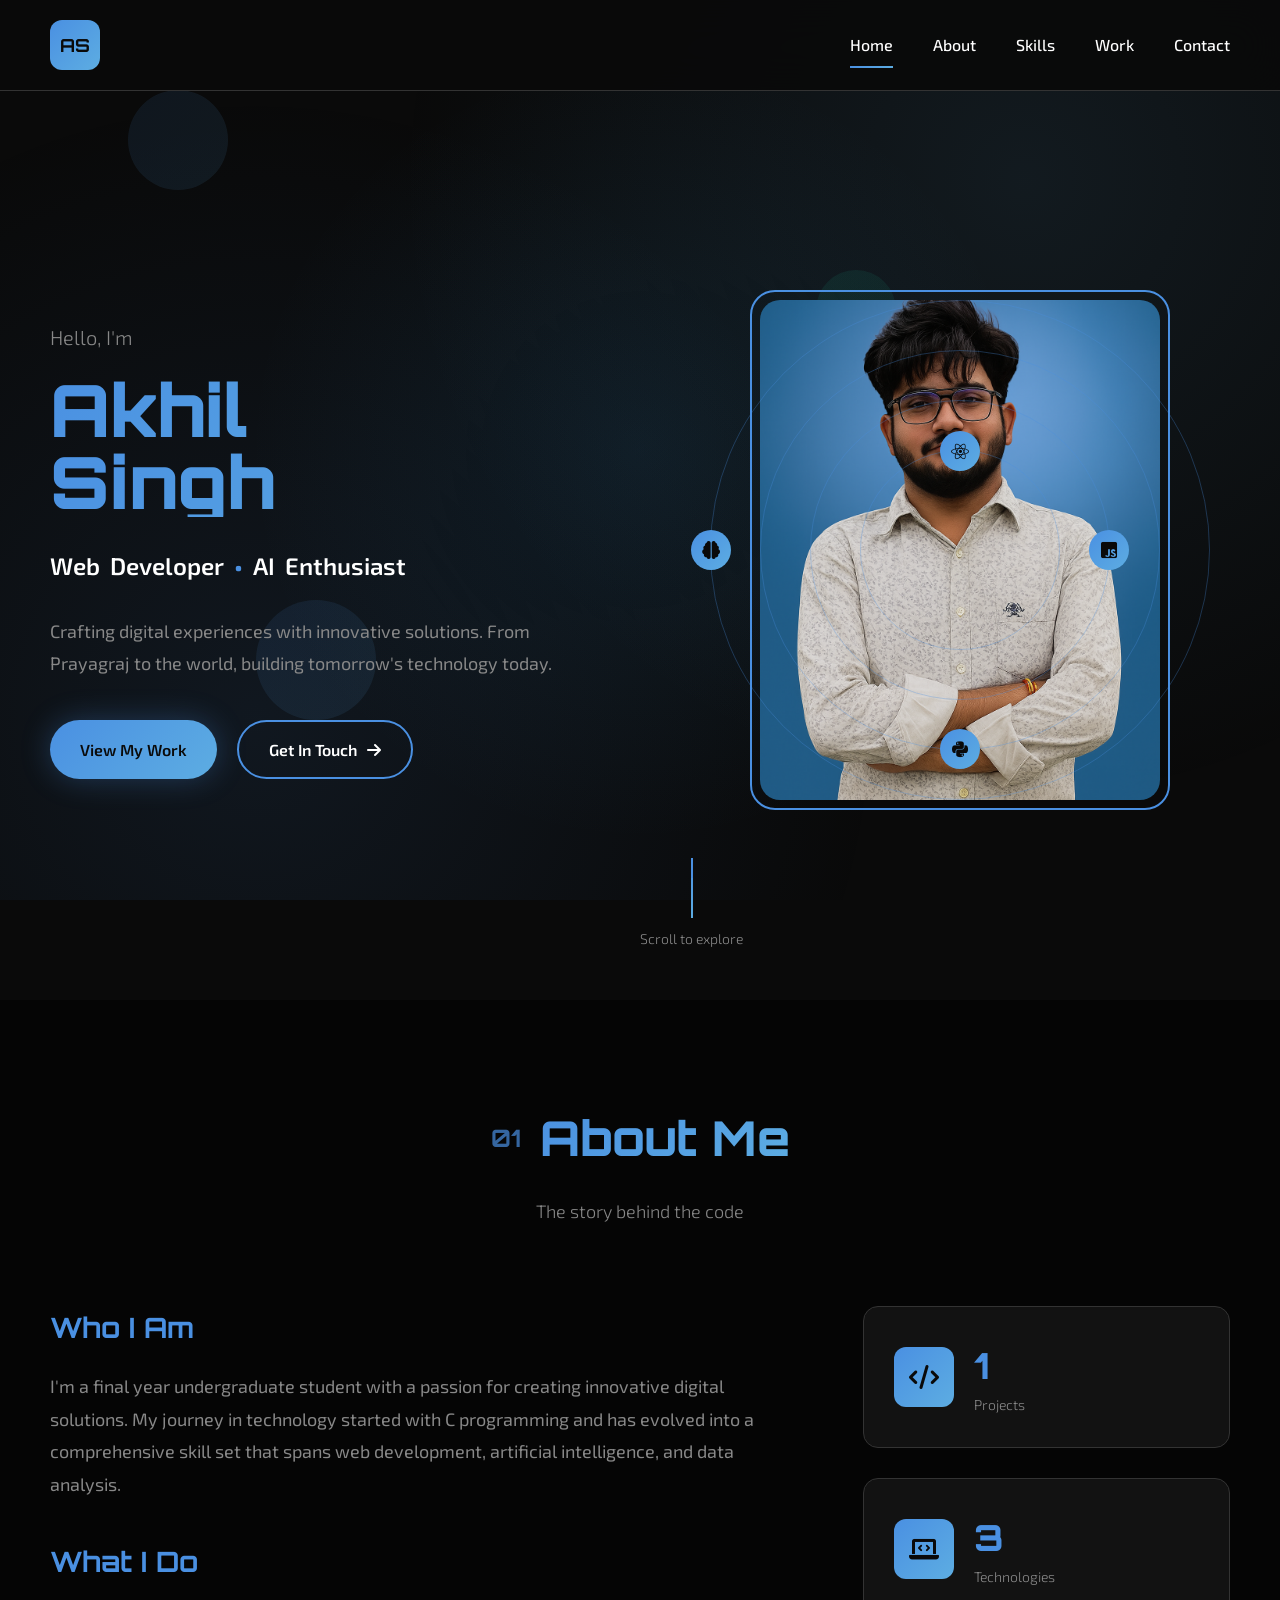
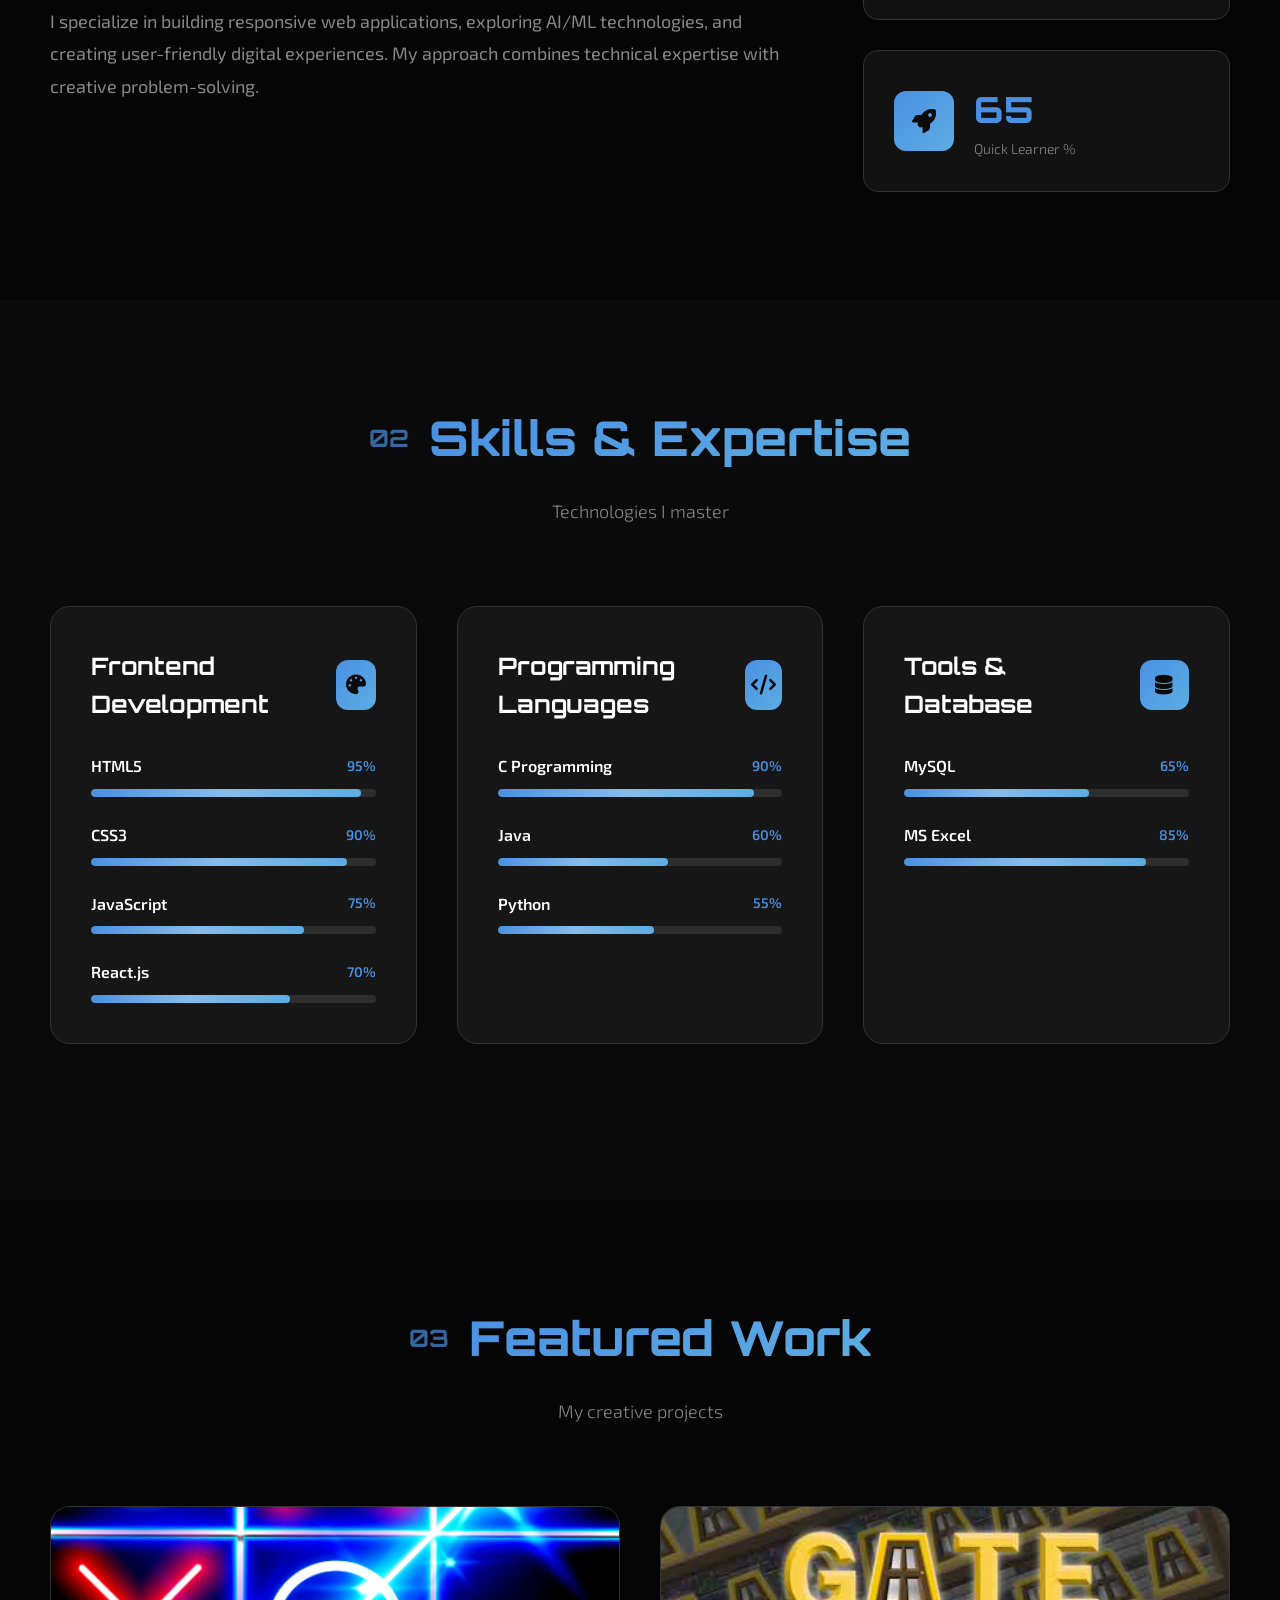
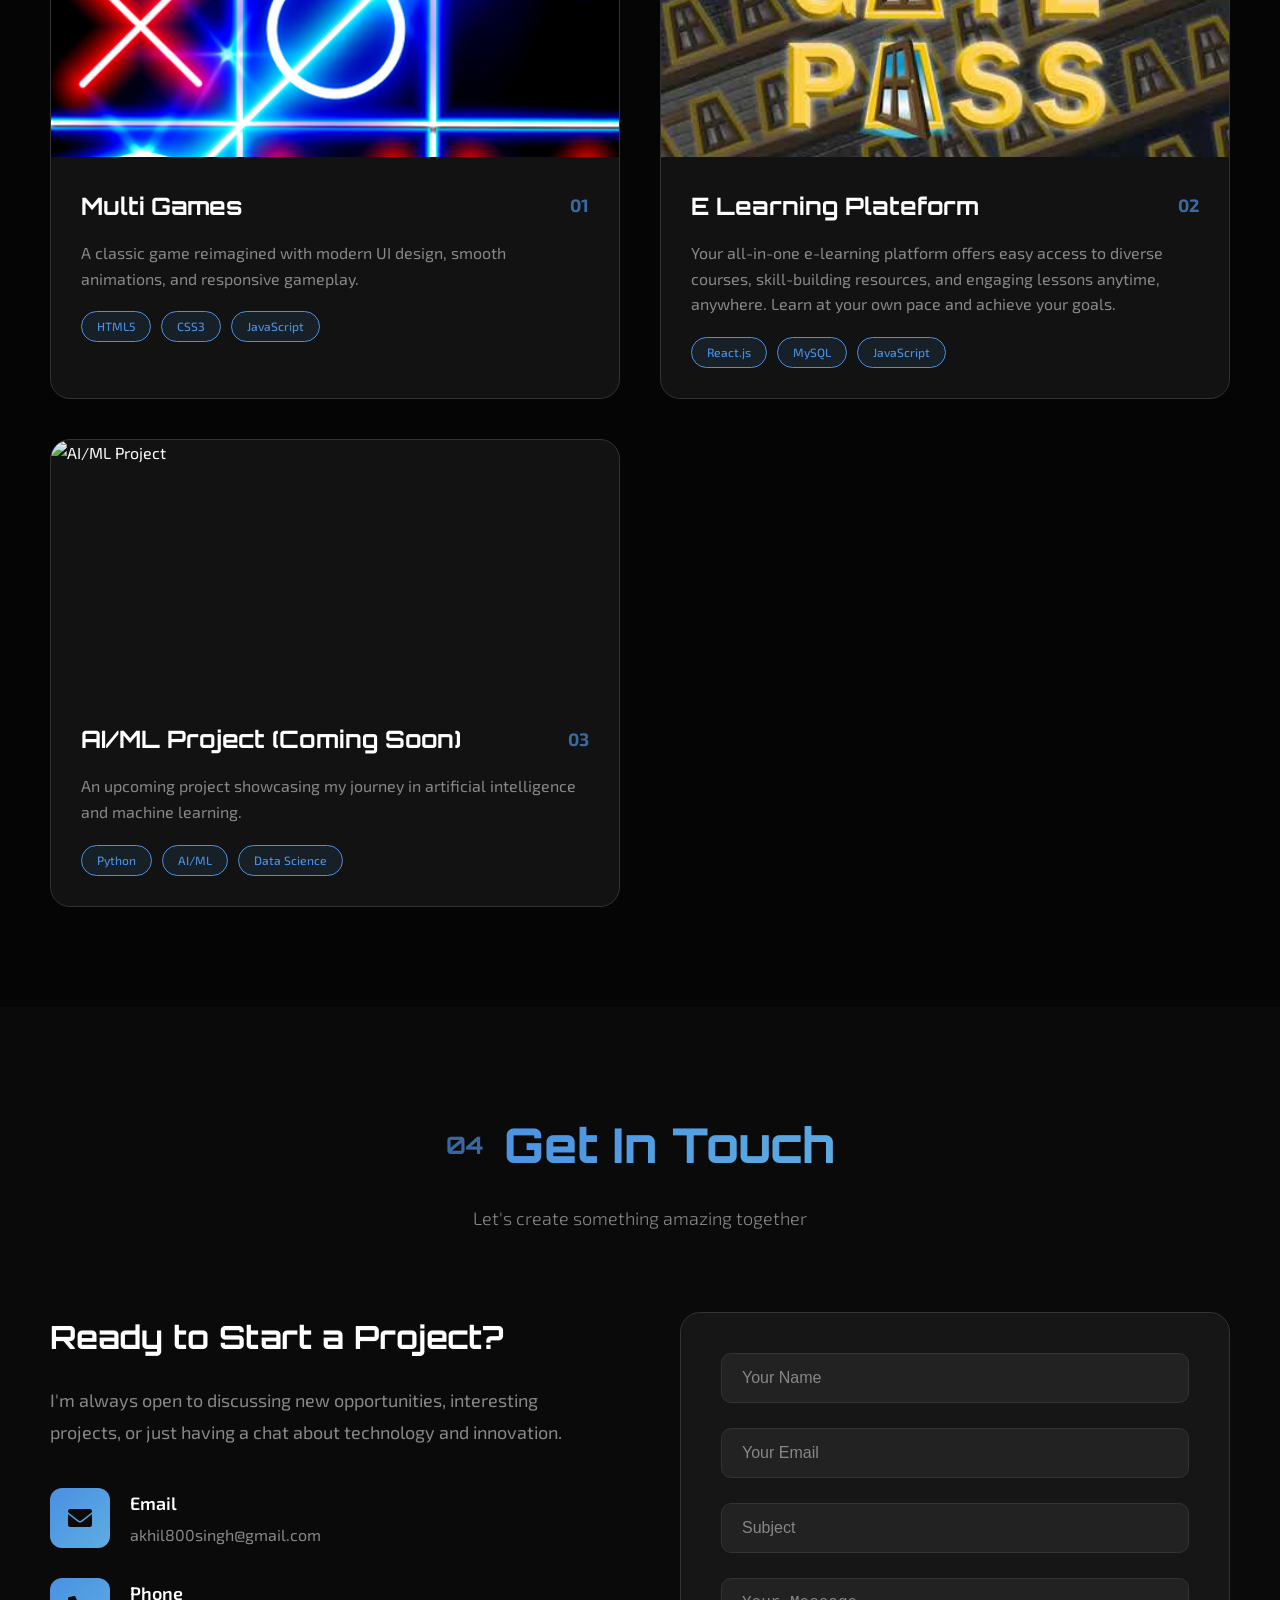
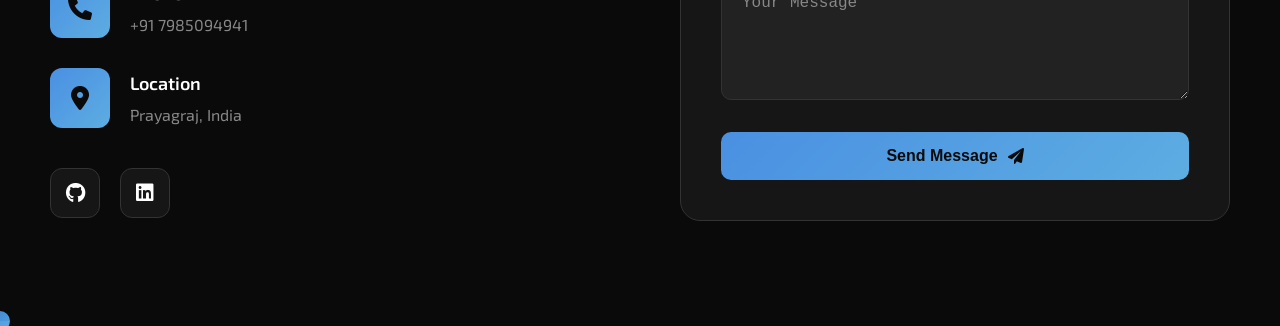
==== commit b1daf2b9: "Update print statement from 'Hello' to 'Goodbye'" ====
--- a/index.html
+++ b/index.html
@@ -330,7 +330,7 @@
                                 <img src="tic-tac.png" alt="Tic Tac Toe Game">
                                 <div class="work-overlay">
                                     <div class="work-links">
-                                        <a href="https://github.com/akhils79/Tic_tac_toe" target="_blank" class="work-link">
+                                        <a href="https://akhils798.github.io/Games/" target="_blank" class="work-link">
                                             <i class="fab fa-github"></i>
                                         </a>
                                         <!-- <a href="#" target="_blank" class="work-link">
@@ -341,7 +341,7 @@
                             </div>
                             <div class="work-content">
                                 <div class="work-header">
-                                    <h3>Tic Tac Toe Game</h3>
+                                    <h3>Multi Games</h3>
                                     <div class="work-number">01</div>
                                 </div>
                                 <p>A classic game reimagined with modern UI design, smooth animations, and responsive gameplay.</p>
@@ -354,10 +354,10 @@
                         </div>
                         <div class="work-card">
                             <div class="work-image">
-                                <img src="gatepass.jpg" alt="Hostel Gate Pass System">
+                                <img src="gatepass.jpg" alt="E learing plateform">
                                 <div class="work-overlay">
                                     <div class="work-links">
-                                        <a href="https://github.com/akhil800singh/hostel-gate-pass" target="_blank" class="work-link">
+                                        <a href="https://github.com/Akhils798/Elearning.github.io" target="_blank" class="work-link">
                                             <i class="fab fa-github"></i>
                                         </a>
                                         <!-- <a href="#" target="_blank" class="work-link">
@@ -368,10 +368,10 @@
                             </div>
                             <div class="work-content">
                                 <div class="work-header">
-                                    <h3>Hostel Gate Pass System</h3>
+                                    <h3>E Learning Plateform</h3>
                                     <div class="work-number">02</div>
                                 </div>
-                                <p>A comprehensive hostel management system with student registration, pass generation, and admin dashboard.</p>
+                                <p>Your all-in-one e-learning platform offers easy access to diverse courses, skill-building resources, and engaging lessons anytime, anywhere. Learn at your own pace and achieve your goals.</p>
                                 <div class="work-tech">
                                     <span>React.js</span>
                                     <span>MySQL</span>
@@ -453,7 +453,7 @@
                                 </div>
                             </div>
                             <div class="social-links">
-                                <a href="https://github.com/akhils79" target="_blank" class="social-link">
+                                <a href="https://github.com/Akhils798" target="_blank" class="social-link">
                                     <i class="fab fa-github"></i>
                                 </a>
                                 <a href="https://www.linkedin.com/in/akhilsingh79/" target="_blank" class="social-link">
@@ -492,4 +492,5 @@
 
     <script src="script.js"></script>
 </body>
-</html> +
+</html> 
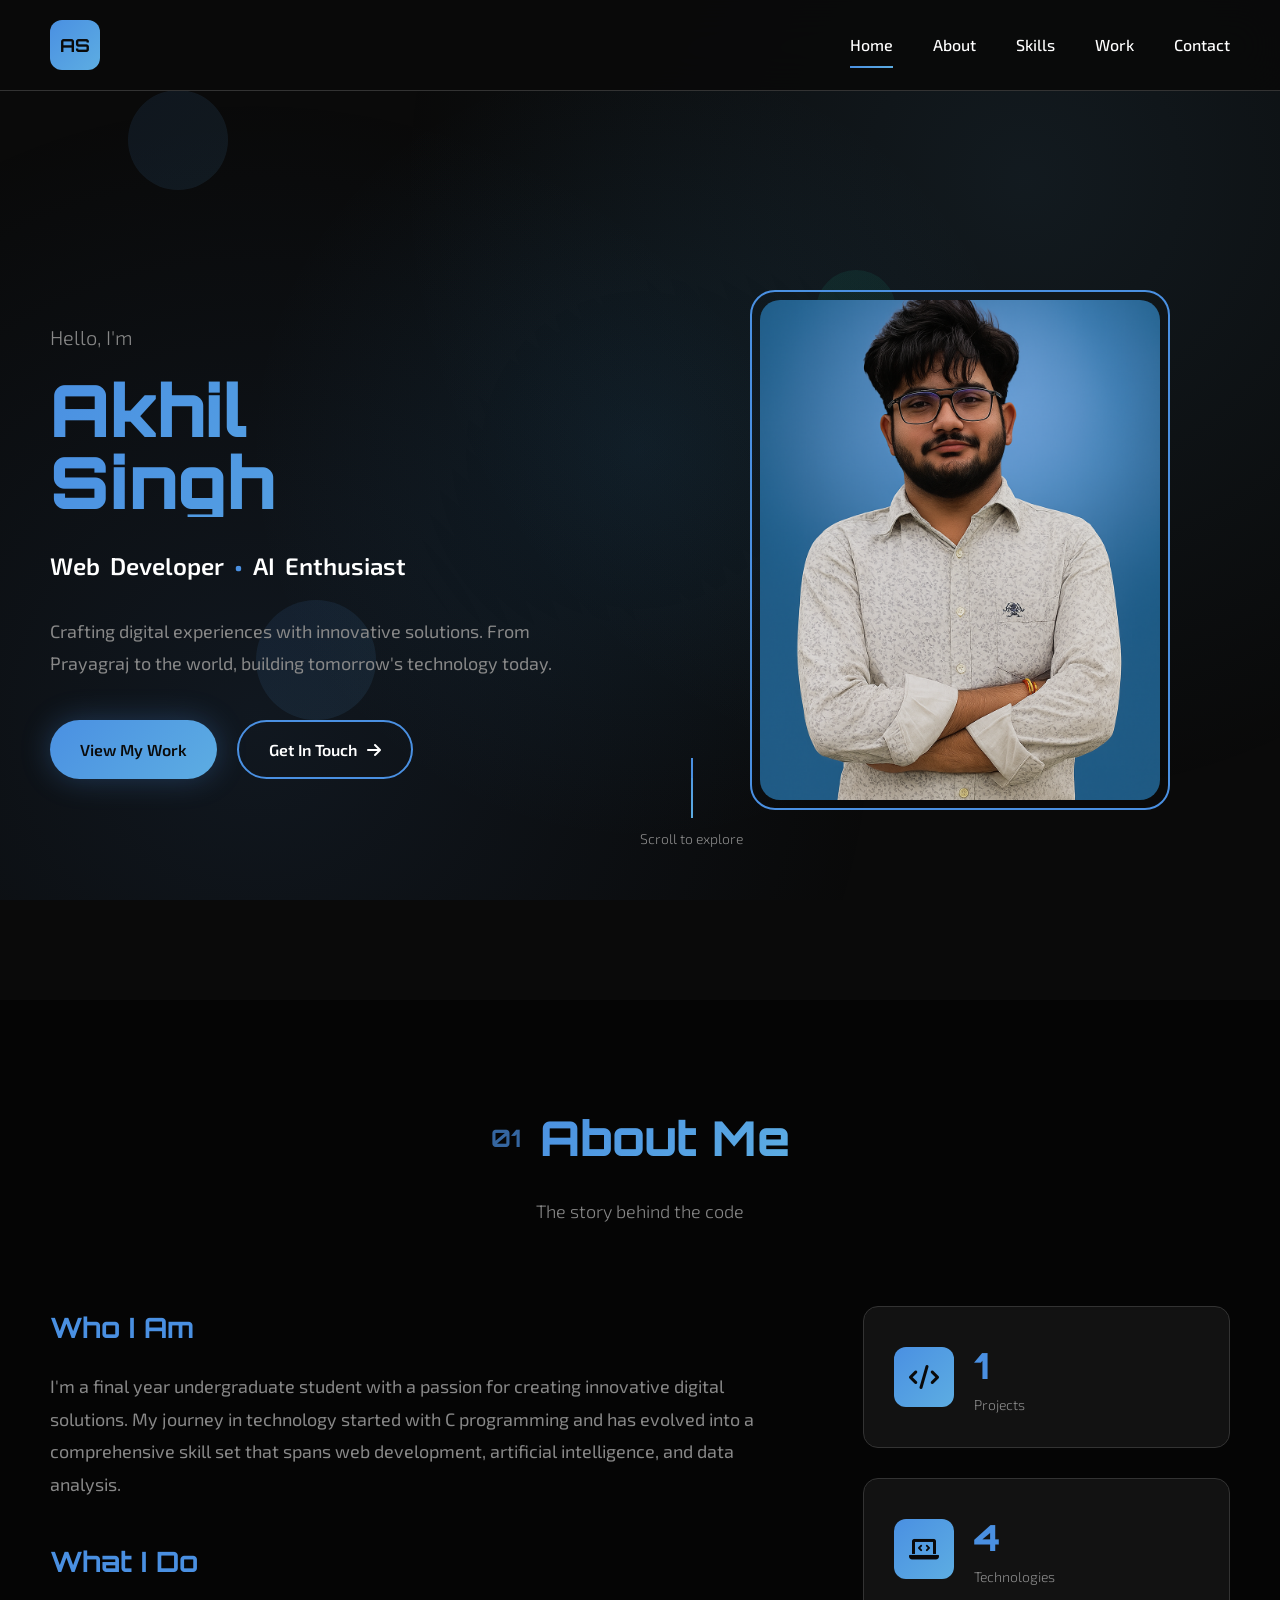
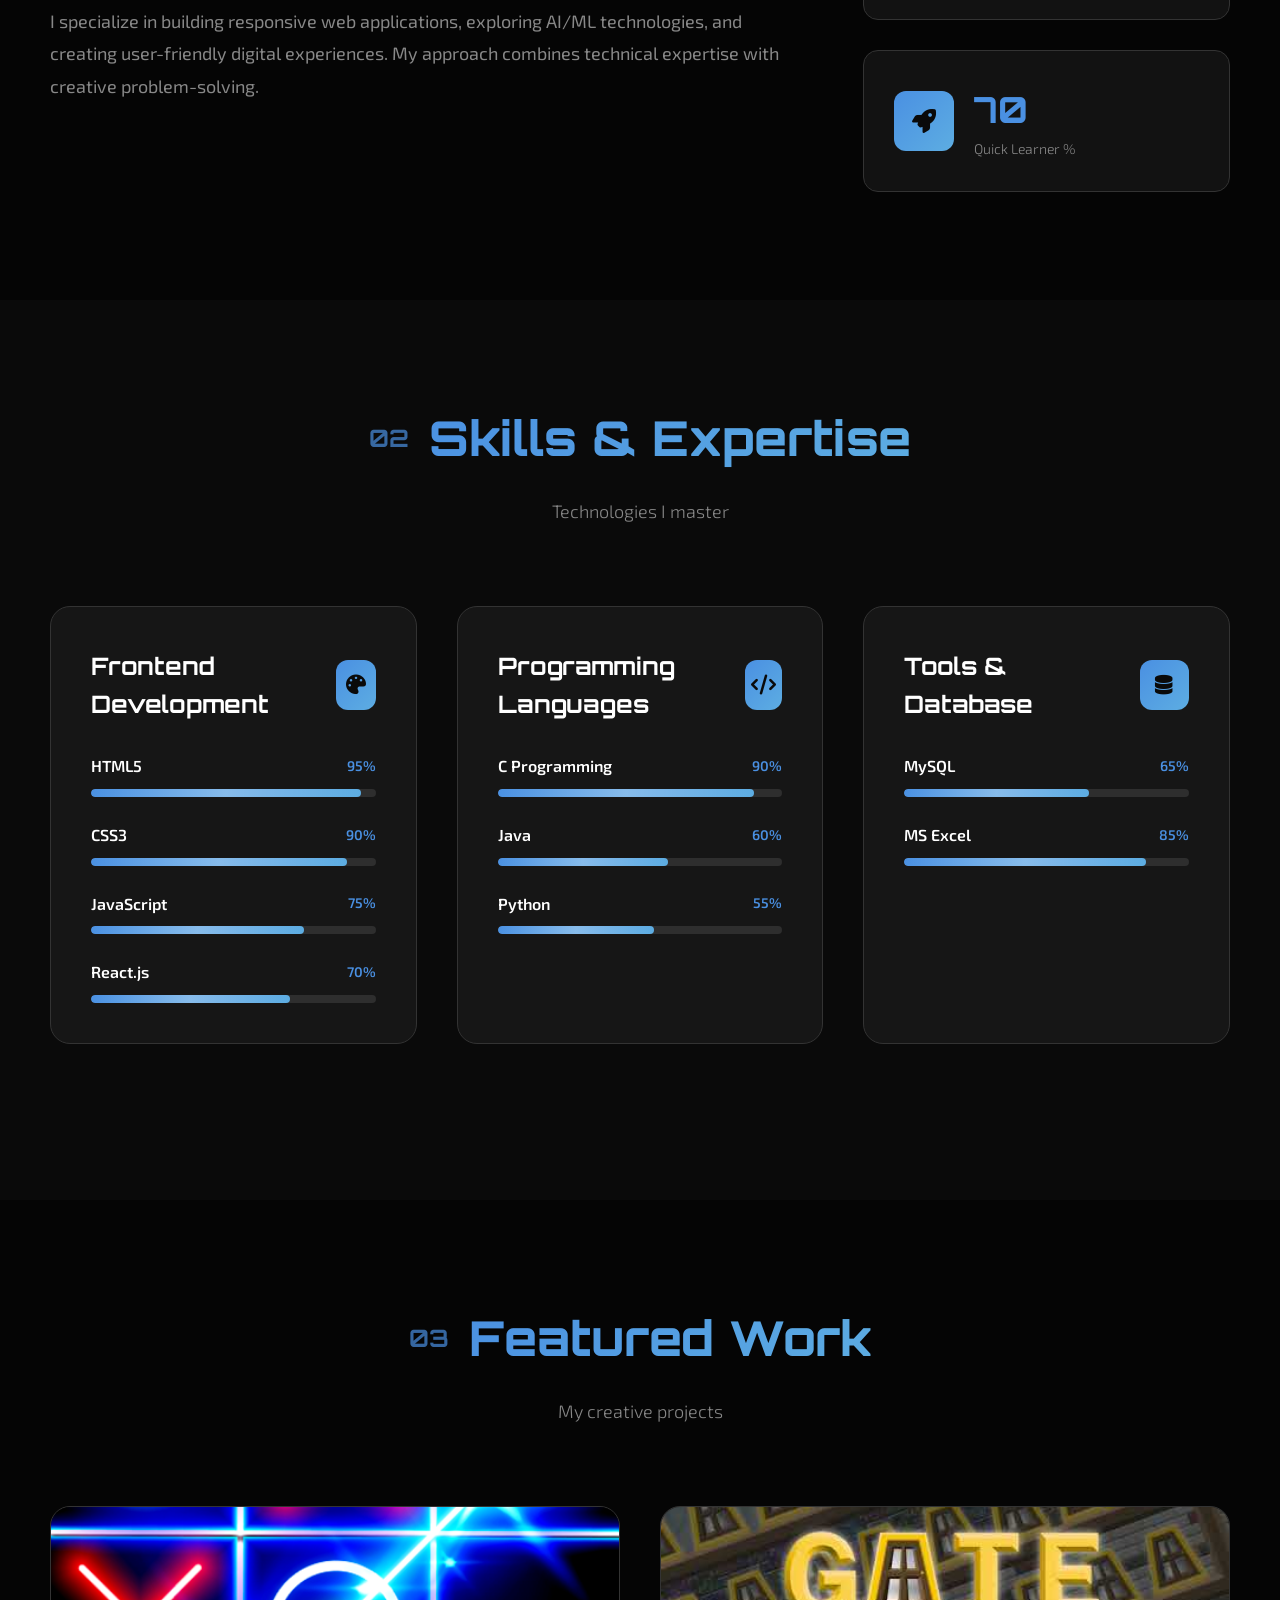
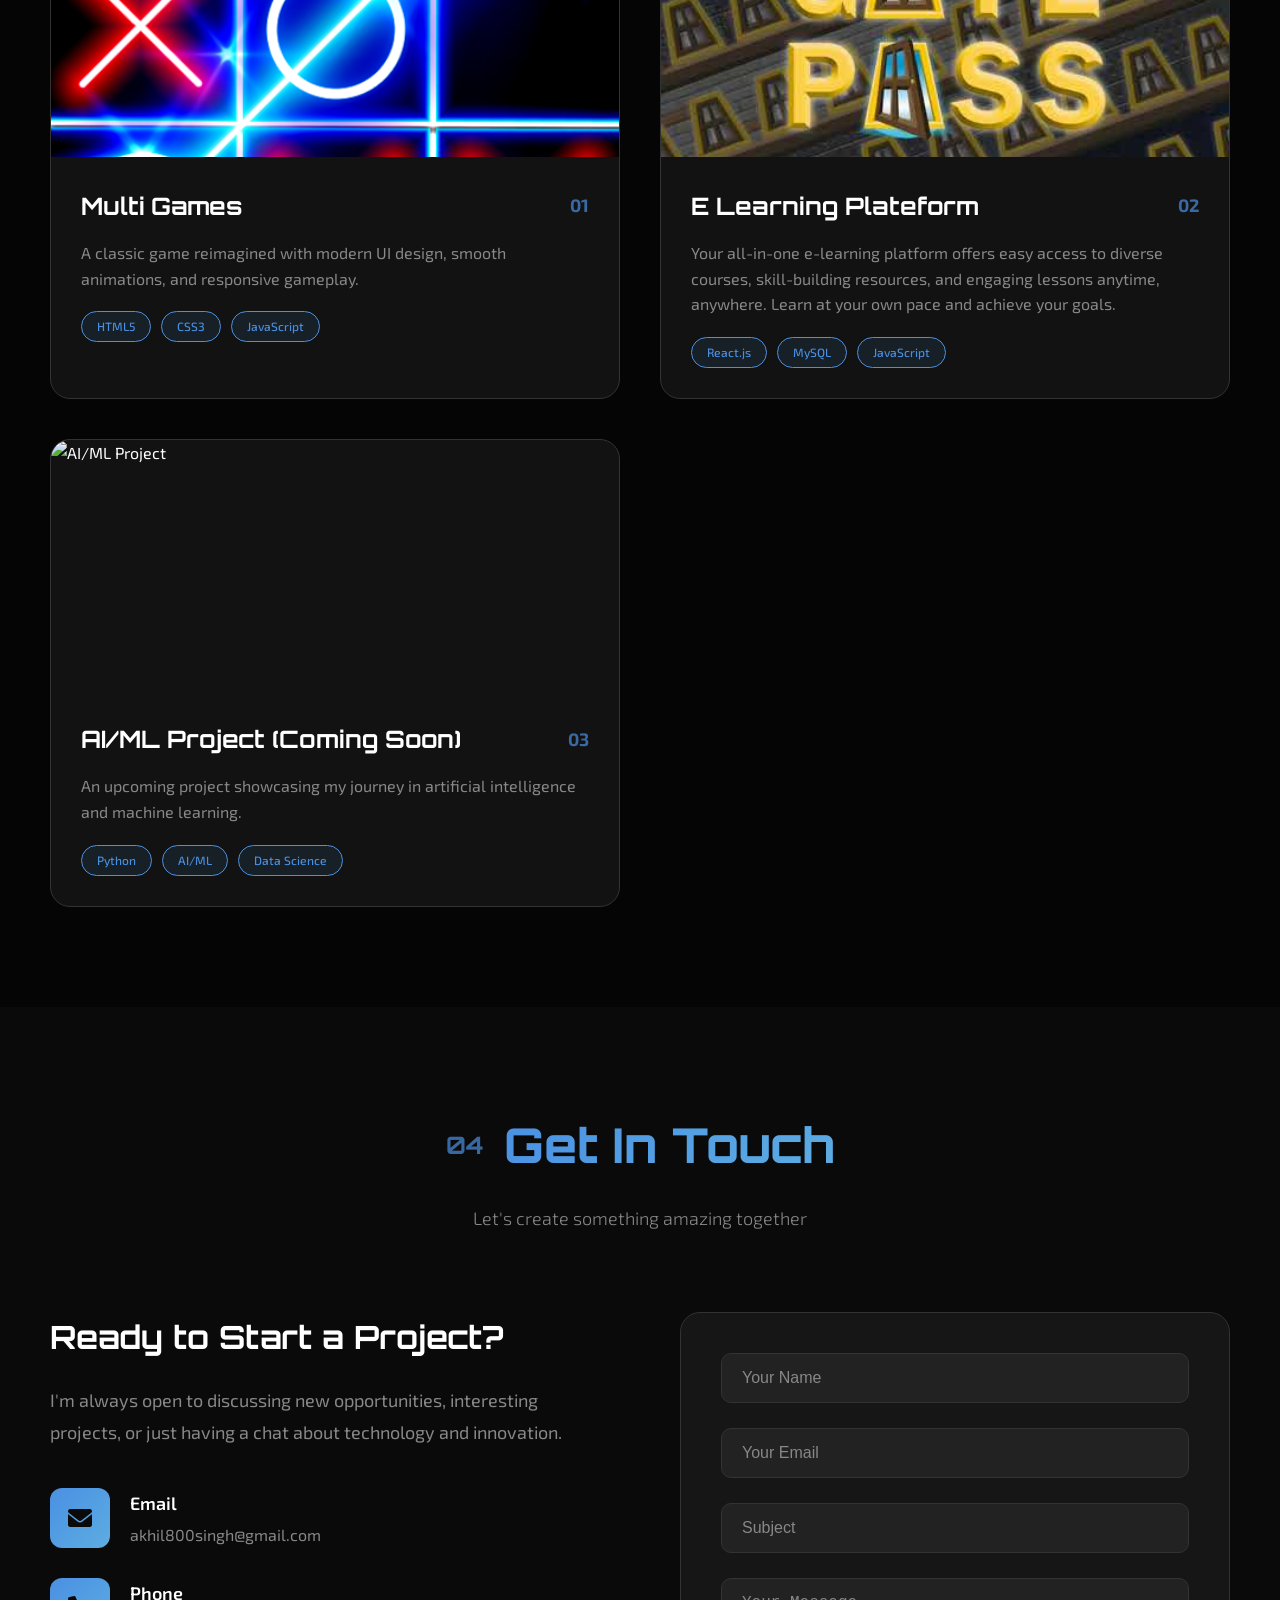
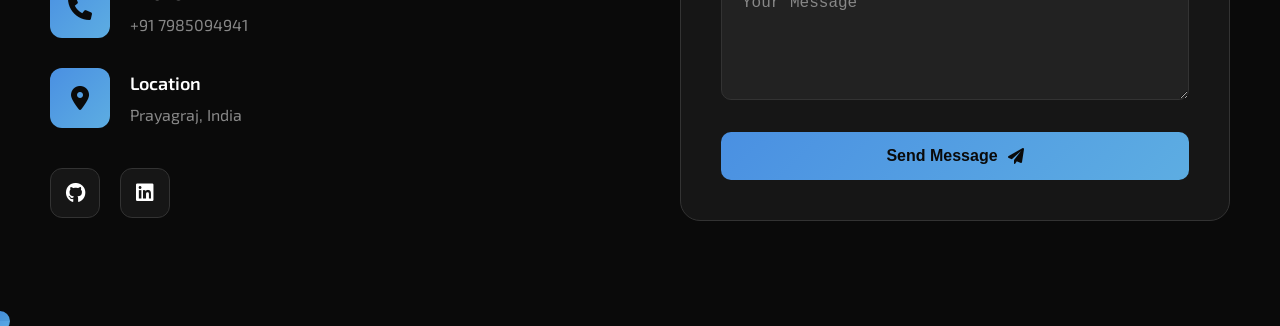
==== commit efe9cab7: "Update index.html" ====
--- a/index.html
+++ b/index.html
@@ -94,26 +94,7 @@
                                     <img src="pic.png" alt="Akhil Singh">
                                 </div>
                                 <div class="frame-border"></div>
-                                <div class="tech-orbits">
-                                    <div class="orbit orbit-1">
-                                        <div class="tech-icon" data-tech="React">
-                                            <i class="fab fa-react"></i>
-                                        </div>
-                                    </div>
-                                    <div class="orbit orbit-2">
-                                        <div class="tech-icon" data-tech="JavaScript">
-                                            <i class="fab fa-js-square"></i>
-                                        </div>
-                                    </div>
-                                    <div class="orbit orbit-3">
-                                        <div class="tech-icon" data-tech="Python">
-                                            <i class="fab fa-python"></i>
-                                        </div>
-                                    </div>
-                                    <div class="orbit orbit-4">
-                                        <div class="tech-icon" data-tech="AI/ML">
-                                            <i class="fas fa-brain"></i>
-                                        </div>
+                             
                                     </div>
                                 </div>
                             </div>
@@ -494,3 +475,4 @@
 </body>
 
 </html> 
+
--- a/styles.css
+++ b/styles.css
@@ -1517,23 +1517,9 @@
         width: 250px;
         height: 312px;
     }
-    
-    .tech-orbits {
-        width: 300px;
-        height: 300px;
-    }
-    
-    .orbit-1 { width: 100px; height: 100px; }
-    .orbit-2 { width: 150px; height: 150px; }
-    .orbit-3 { width: 200px; height: 200px; }
-    .orbit-4 { width: 250px; height: 250px; }
-    
-    .tech-icon {
-        width: 30px;
-        height: 30px;
-        font-size: 14px;
-    }
-    
+   /*
+   
+    */
     .title-number {
         font-size: 20px;
     }
@@ -1735,4 +1721,5 @@
     .tech-orbits {
         display: none;
     }
-} +
+} 
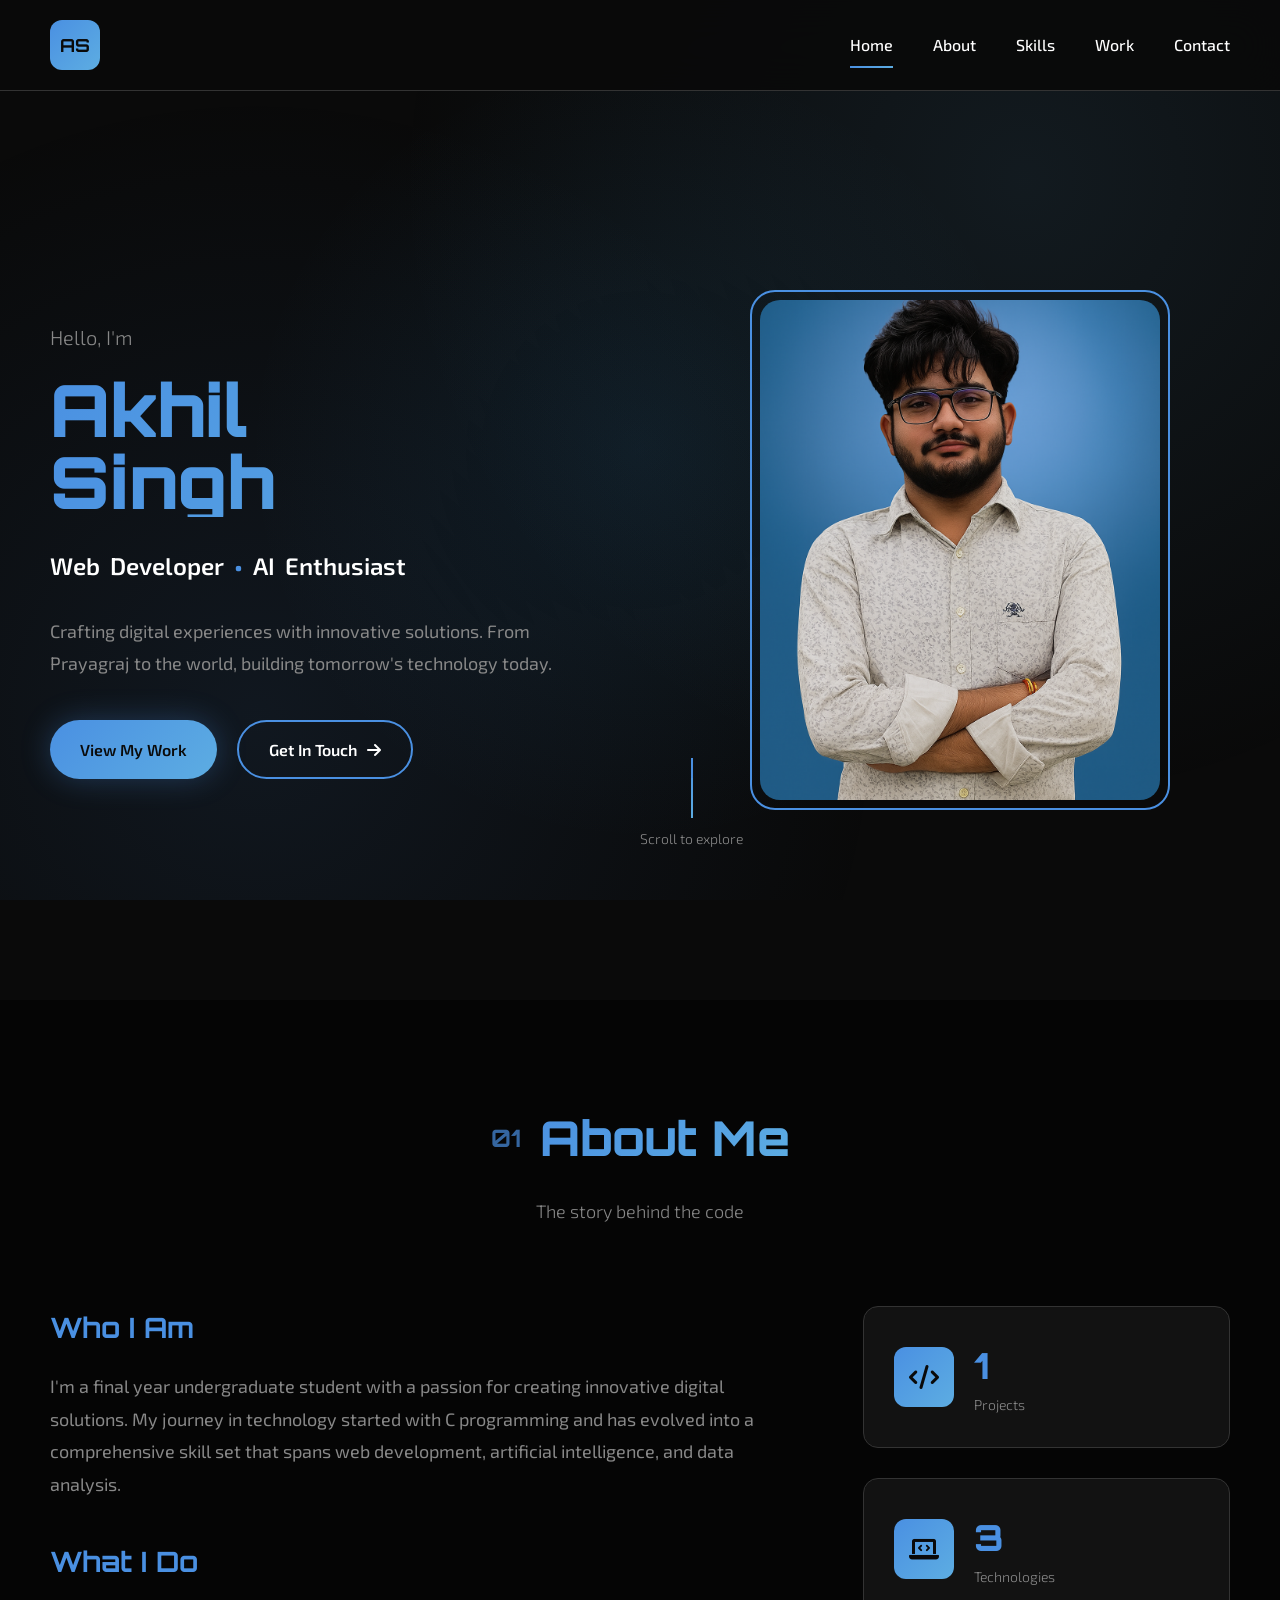
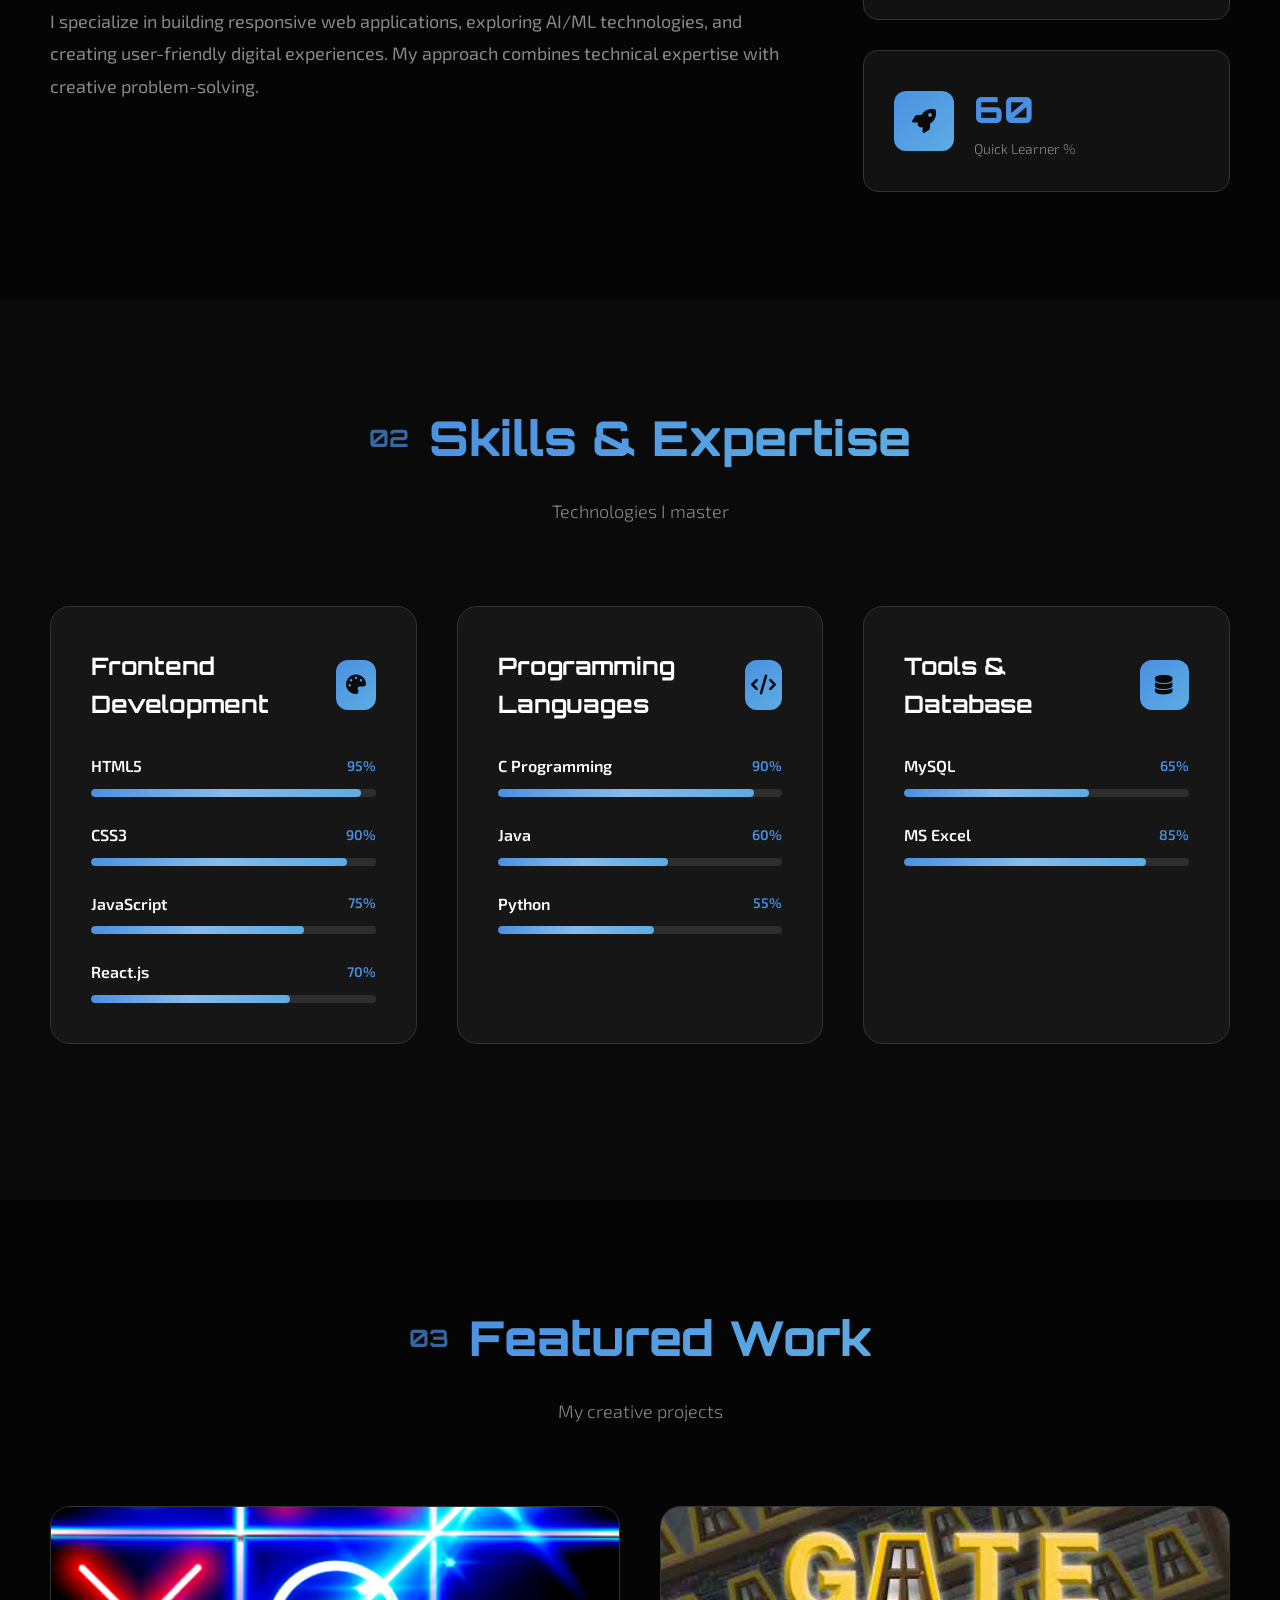
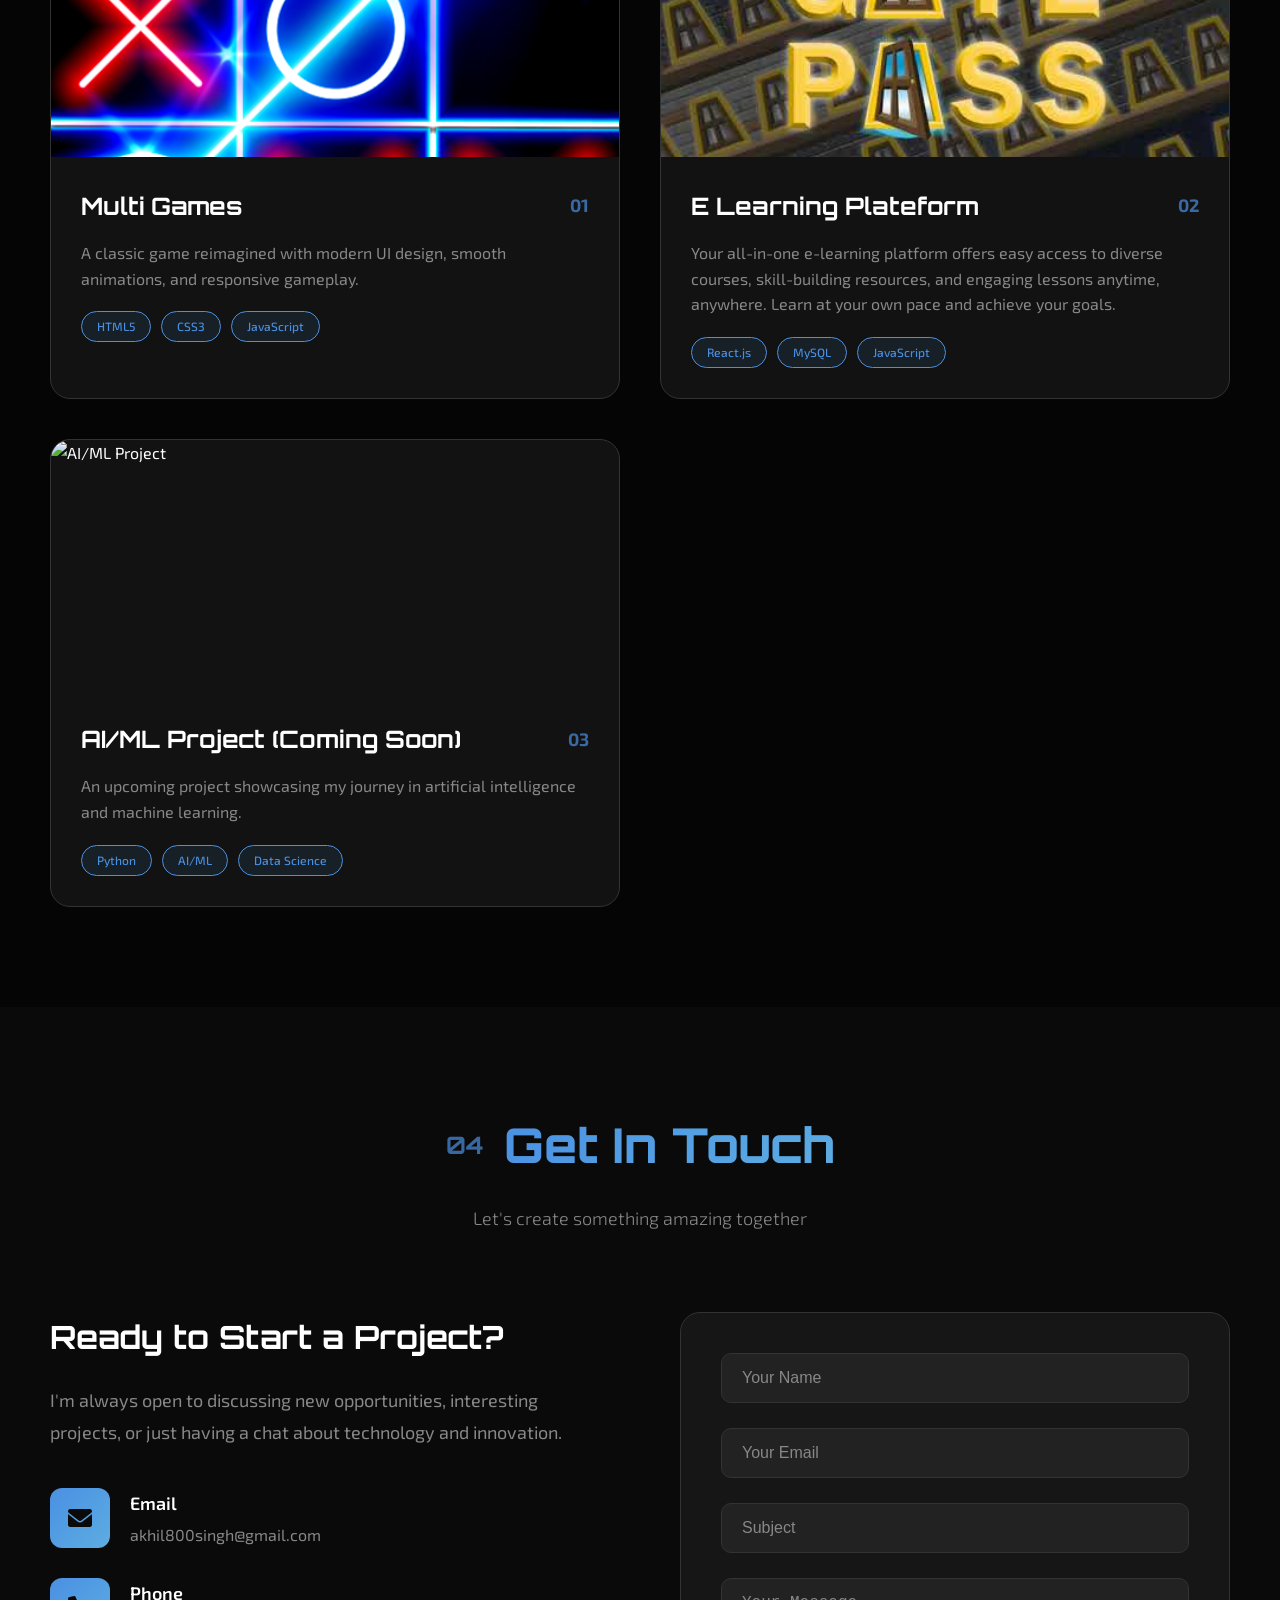
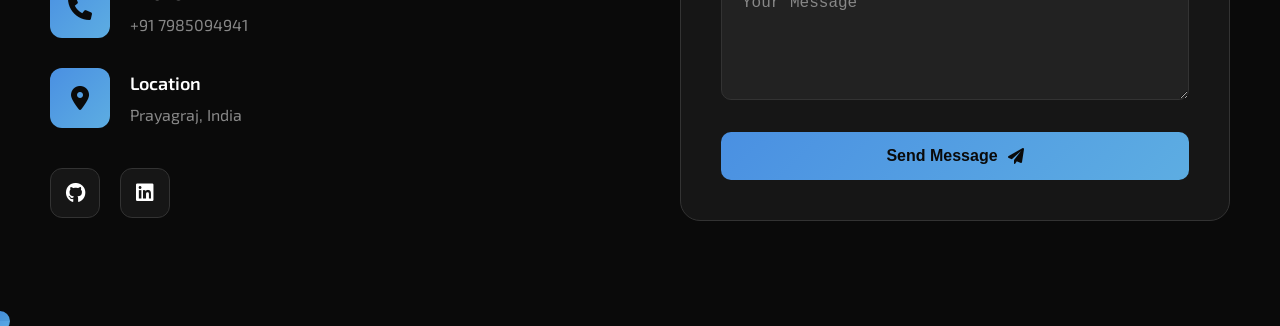
==== commit 60510a8d: "Update index.html" ====
--- a/index.html
+++ b/index.html
@@ -17,12 +17,13 @@
     </div>
 
     <!-- Floating Elements -->
-    <div class="floating-elements">
+    <!-- div class="floating-elements"
         <div class="float-element fe-1"></div>
         <div class="float-element fe-2"></div>
         <div class="float-element fe-3"></div>
         <div class="float-element fe-4"></div>
         <div class="float-element fe-5"></div>
+    -->
     </div>
 
     <!-- Main Container -->
@@ -476,3 +477,4 @@
 
 </html> 
 
+
